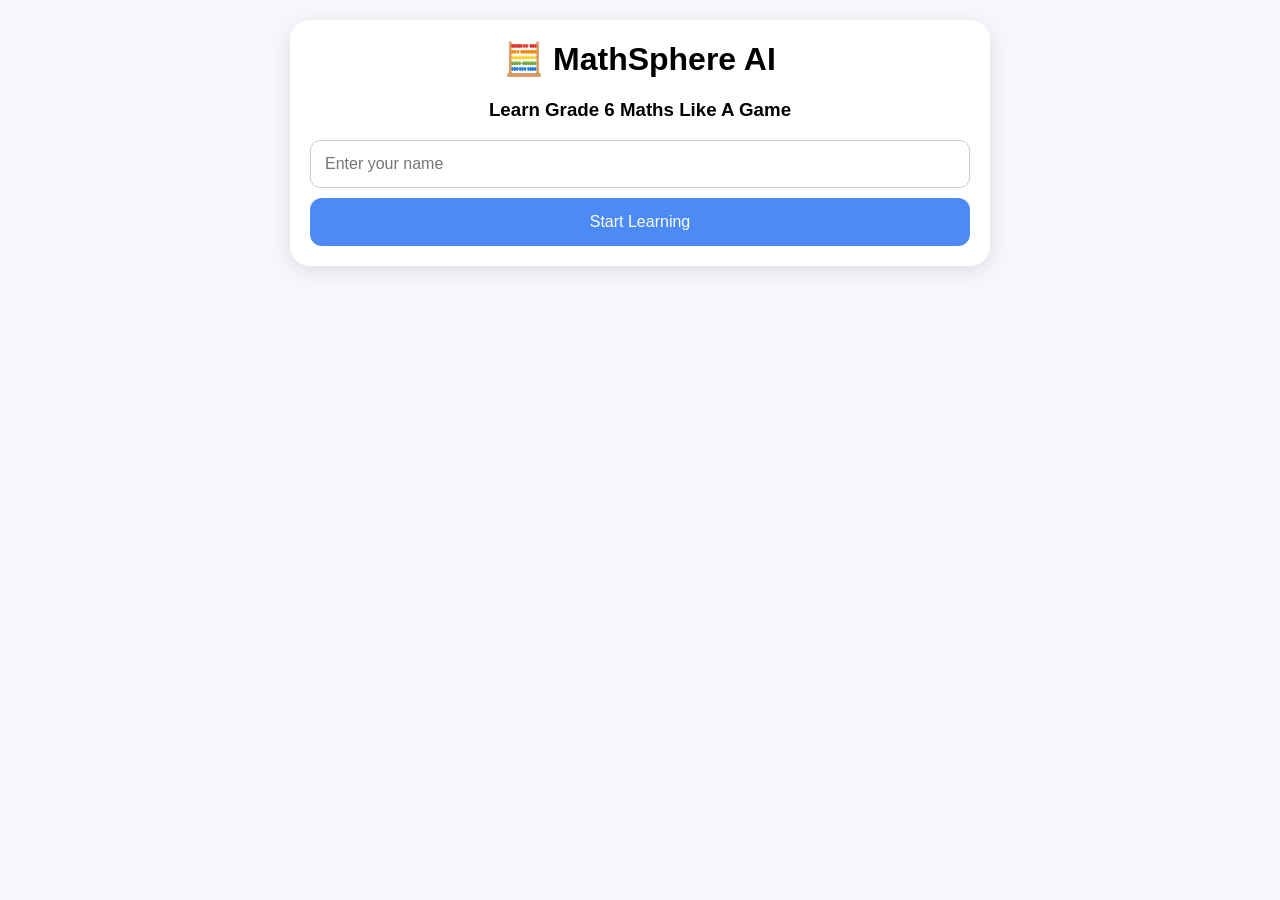
==== index.html @ 6ded5eeb "Update index.html Added basic learning tutorials" ====
<!DOCTYPE html>
<html>
<head>
<meta charset="UTF-8">
<meta name="viewport" content="width=device-width, initial-scale=1">
<title>MathSphere AI</title>
<style>

body{
    margin:0;
    font-family:Arial,sans-serif;
    background:#f5f7fb;
}

.container{
    max-width:700px;
    margin:auto;
    padding:20px;
}

.card{
    background:white;
    border-radius:20px;
    padding:20px;
    box-shadow:0 5px 20px rgba(0,0,0,.1);
}

h1,h2,h3{
    text-align:center;
    margin-top:0;
}

button{
    border:none;
    border-radius:12px;
    padding:15px;
    width:100%;
    margin-top:10px;
    cursor:pointer;
    font-size:16px;
    font-family:inherit;
}

.primary{
    background:#4c8bf5;
    color:white;
}

.level{
    background:#eef4ff;
    text-align:left;
}

.locked{
    background:#ddd;
    color:#999;
    text-align:left;
    cursor:default;
}

.option{
    background:#eef4ff;
    text-align:left;
}

.option:disabled{
    opacity:0.7;
    cursor:default;
}

.hidden{
    display:none;
}

.stats{
    display:flex;
    justify-content:space-between;
    margin-bottom:15px;
    font-weight:bold;
}

.progress{
    background:#ddd;
    height:15px;
    border-radius:20px;
    overflow:hidden;
}

.progressFill{
    background:#4c8bf5;
    width:0%;
    height:100%;
    transition:width .3s;
}

.correct{
    background:#28a745 !important;
    color:white;
}

.wrong{
    background:#dc3545 !important;
    color:white;
}

.badge{
    background:gold;
    padding:12px;
    border-radius:10px;
    text-align:center;
    margin-top:15px;
    font-weight:bold;
}

input{
    width:100%;
    padding:14px;
    border:1px solid #ccc;
    border-radius:10px;
    font-size:16px;
    box-sizing:border-box;
}

.path-item{
    margin:10px 0;
}

.topicGrid{
    display:grid;
    grid-template-columns:1fr 1fr;
    gap:12px;
    margin-top:15px;
}

.topicCard{
    background:#eef4ff;
    border-radius:16px;
    padding:16px 10px;
    text-align:center;
    cursor:pointer;
    border:none;
    font-family:inherit;
}

.topicCard .icon{
    font-size:34px;
    display:block;
    margin-bottom:6px;
}

.topicCard .sub{
    font-size:12px;
    color:#666;
    font-weight:normal;
    display:block;
    margin-top:4px;
}

.backBtn{
    background:none;
    border:none;
    color:#4c8bf5;
    font-weight:bold;
    width:auto;
    padding:0;
    margin:0 0 10px 0;
    cursor:pointer;
    font-size:15px;
}

.explainBox{
    background:#fff8e1;
    border-radius:12px;
    padding:12px 14px;
    margin-top:12px;
    font-size:14px;
    line-height:1.4;
    display:none;
}

.learnBtn{
    background:#eaf7ee;
    color:#1e7a34;
    font-weight:bold;
}

.lessonText{
    font-size:15px;
    line-height:1.6;
    color:#333;
}

.formulaBox{
    background:#eef4ff;
    border-radius:12px;
    padding:14px;
    margin:14px 0;
    text-align:center;
    font-weight:bold;
    font-size:17px;
    color:#2854a3;
}

.exampleBox{
    background:#fff8e1;
    border-radius:12px;
    padding:14px 16px;
    margin:14px 0;
    font-size:14px;
    line-height:1.6;
}

.tipBox{
    background:#eaf7ee;
    border-radius:12px;
    padding:12px 16px;
    margin:14px 0;
    font-size:13px;
    line-height:1.5;
    color:#1e7a34;
}

</style>
</head>

<body>

<div class="container">

<!-- START SCREEN -->
<div id="welcome" class="card">
<h1>🧮 MathSphere AI</h1>
<h3>Learn Grade 6 Maths Like A Game</h3>
<input id="studentName" placeholder="Enter your name">
<button class="primary" onclick="startJourney()">Start Learning</button>
</div>

<!-- TOPIC SELECT -->
<div id="topicScreen" class="card hidden">
<div class="stats">
<span id="welcomeUserTopics"></span>
<span id="xpDisplayTopics">⭐ 0 XP</span>
</div>
<h2>Choose A Topic</h2>
<div id="topicGrid" class="topicGrid"></div>
</div>

<!-- LEARNING PATH -->
<div id="pathScreen" class="card hidden">
<button class="backBtn" onclick="showTopics()">&larr; All Topics</button>
<div class="stats">
<span id="welcomeUser"></span>
<span id="xpDisplay">⭐ 0 XP</span>
</div>
<h2 id="pathTitle"></h2>
<div id="path"></div>
</div>

<!-- LEARN / TUTORIAL -->
<div id="learnScreen" class="card hidden">
<button class="backBtn" onclick="showPath()">&larr; Back To Levels</button>
<h2 id="learnTitle"></h2>
<div class="lessonText" id="learnBody"></div>
<button class="primary" onclick="showPath()">Start Practicing →</button>
</div>

<!-- QUIZ -->
<div id="quizScreen" class="card hidden">

<div class="stats">
<span id="xpTop">⭐ 0 XP</span>
<span id="questionCounter"></span>
</div>

<div style="text-align:center;margin-bottom:10px">
<div id="quizHearts">❤️❤️❤️❤️❤️</div>
</div>

<div class="progress">
<div class="progressFill" id="progressFill"></div>
</div>

<h2 id="questionText"></h2>

<div id="options"></div>

<div class="explainBox" id="explainBox"></div>

</div>

<!-- RESULTS -->
<div id="resultScreen" class="card hidden">

<h1 id="resultHeading">🏆 Level Complete</h1>

<h2 id="resultScore"></h2>

<div style="font-size:60px;text-align:center;font-weight:bold;color:#4c8bf5" id="grade"></div>

<h3 id="percentage"></h3>

<div class="badge" id="resultBadge"></div>

<button class="primary" onclick="retryLevel()" id="retryBtn">Try Again</button>
<button class="level" onclick="showPath()">Back To Levels</button>

</div>

</div>

<script>

/* ---------- helpers ---------- */

function randInt(min,max){
    return Math.floor(Math.random()*(max-min+1))+min;
}

function fmt(n){
    n = Math.round(n*100)/100;
    return Number.isInteger(n) ? n : n.toFixed(2).replace(/0+$/,'').replace(/\.$/,'');
}

function shuffle(arr){
    for(let i=arr.length-1;i>0;i--){
        const j = Math.floor(Math.random()*(i+1));
        [arr[i],arr[j]]=[arr[j],arr[i]];
    }
    return arr;
}

function makeQ(question, correct, distractorVals, unit, explain){
    let vals = new Set([correct]);
    for(const d of distractorVals){
        if(vals.size>=4) break;
        if(d>0 && !vals.has(d)) vals.add(d);
    }
    let tries=0;
    while(vals.size<4 && tries<40){
        const delta = randInt(1,15) * (Math.random()<0.5?-1:1);
        const d = correct+delta;
        if(d>0 && !vals.has(d)) vals.add(d);
        tries++;
    }
    const arr = shuffle(Array.from(vals));
    return {
        question,
        options: arr.map(v=>fmt(v)+unit),
        answer: arr.indexOf(correct),
        explain
    };
}

/* ---------- PERIMETER generators ---------- */

function genPerimeterBasic(){
    const side = randInt(3,15);
    const correct = side*4;
    return makeQ(`What is the perimeter of a square with side ${side} cm?`,
        correct, [side*2, side*3, side*side], ' cm',
        `Perimeter of a square = 4 × side = 4 × ${side} = ${correct} cm.`);
}

function genPerimeterRect(){
    const l = randInt(6,20), w = randInt(3,l-1);
    const correct = 2*(l+w);
    return makeQ(`A rectangle is ${l} cm by ${w} cm. What is its perimeter?`,
        correct, [l*w, l+w, 2*l+w], ' cm',
        `Perimeter = 2 × (length + width) = 2 × (${l} + ${w}) = ${correct} cm.`);
}

function genPerimeterComposite(){
    const n = randInt(5,6);
    let sides=[];
    for(let i=0;i<n;i++) sides.push(randInt(2,15));
    const correct = sides.reduce((a,b)=>a+b,0);
    return makeQ(`A figure has sides measuring ${sides.join(' cm, ')} cm. What is its perimeter?`,
        correct, [correct-sides[0], correct+randInt(2,8), correct-randInt(2,6)], ' cm',
        `Add every side length: ${sides.join(' + ')} = ${correct} cm.`);
}

function genPerimeterUnits(){
    const lm = randInt(1,4), wcm = randInt(20,90);
    const lcm = lm*100;
    const correct = 2*(lcm+wcm);
    return makeQ(`A rectangle is ${lm} m long and ${wcm} cm wide. What is its perimeter in cm?`,
        correct, [2*(lm+wcm), lcm+wcm, 2*(lcm-wcm)], ' cm',
        `Convert first: ${lm} m = ${lcm} cm. Perimeter = 2 × (${lcm} + ${wcm}) = ${correct} cm.`);
}

function genPerimeterBoss(){
    const fns=[genPerimeterBasic,genPerimeterRect,genPerimeterComposite,genPerimeterUnits];
    return fns[randInt(0,fns.length-1)]();
}

/* ---------- AREA generators ---------- */

function genAreaRect(){
    const l = randInt(4,15), w = randInt(3,12);
    const correct = l*w;
    return makeQ(`Find the area of a rectangle ${l} cm by ${w} cm.`,
        correct, [2*(l+w), l+w, correct+w], ' cm²',
        `Area = length × width = ${l} × ${w} = ${correct} cm².`);
}

function genAreaSquare(){
    const side = randInt(3,15);
    const correct = side*side;
    return makeQ(`Find the area of a square with side ${side} cm.`,
        correct, [side*4, side*2, side*3], ' cm²',
        `Area = side × side = ${side} × ${side} = ${correct} cm².`);
}

function genAreaFindSide(){
    const a = randInt(3,12), b = randInt(3,12);
    const area = a*b;
    return makeQ(`A rectangle has an area of ${area} cm² and a width of ${b} cm. What is its length?`,
        a, [area*b, area+b, Math.max(1,area-b)], ' cm',
        `Length = Area ÷ Width = ${area} ÷ ${b} = ${a} cm.`);
}

function genAreaPath(){
    const s = randInt(4,12), p = randInt(1,3);
    const total = (s+2*p)*(s+2*p);
    const garden = s*s;
    const correct = total-garden;
    return makeQ(`A square garden has sides of ${s} m. A path of width ${p} m is built all around the outside. What is the area of the path?`,
        correct, [(s+p)*(s+p)-garden, garden+p*p, total], ' m²',
        `Total area = (${s}+2×${p})² = ${total} m². Garden area = ${s}² = ${garden} m². Path area = ${total} − ${garden} = ${correct} m².`);
}

function genAreaBoss(){
    const fns=[genAreaRect,genAreaSquare,genAreaFindSide,genAreaPath];
    return fns[randInt(0,fns.length-1)]();
}

/* ---------- VOLUME generators ---------- */

function genVolCube(){
    const side = randInt(2,9);
    const correct = side*side*side;
    return makeQ(`What is the volume of a cube with side ${side} cm?`,
        correct, [side*6, side*3, side*side], ' cm³',
        `Volume of a cube = side × side × side = ${side} × ${side} × ${side} = ${correct} cm³.`);
}

function genVolPrism(){
    const l = randInt(2,10), w = randInt(2,8), h = randInt(2,8);
    const correct = l*w*h;
    return makeQ(`Find the volume of a box ${l} cm × ${w} cm × ${h} cm.`,
        correct, [l+w+h, 2*(l*w+l*h+w*h), l*w+h], ' cm³',
        `Volume = length × width × height = ${l} × ${w} × ${h} = ${correct} cm³.`);
}

function genVolCapacity(){
    const vol = randInt(20,500);
    return makeQ(`A container holds ${vol} cm³ of water. How many millilitres (ml) is that?`,
        vol, [vol*1000, Math.round(vol/10), vol*10], ' ml',
        `1 cm³ = 1 ml, so ${vol} cm³ = ${vol} ml.`);
}

function genVolPacking(){
    const c = randInt(1,3);
    const l = c*randInt(2,5), w = c*randInt(2,5), h = c*randInt(2,4);
    const correct = (l/c)*(w/c)*(h/c);
    return makeQ(`A box measuring ${l} cm × ${w} cm × ${h} cm is packed with cubes of side ${c} cm. How many cubes fit inside?`,
        correct, [l*w*h, correct+randInt(1,5), Math.max(1,correct-randInt(1,3))], ' cubes',
        `Number of cubes = (${l}÷${c}) × (${w}÷${c}) × (${h}÷${c}) = ${l/c} × ${w/c} × ${h/c} = ${correct} cubes.`);
}

function genVolBoss(){
    const fns=[genVolCube,genVolPrism,genVolCapacity,genVolPacking];
    return fns[randInt(0,fns.length-1)]();
}

/* ---------- LENGTH & UNITS generators ---------- */

const upPairs=[{from:'m',to:'cm',factor:100},{from:'cm',to:'mm',factor:10},{from:'km',to:'m',factor:1000}];

function genLenConvertUp(){
    const p = upPairs[randInt(0,upPairs.length-1)];
    const value = randInt(2,20);
    const correct = value*p.factor;
    return makeQ(`Convert ${value} ${p.from} to ${p.to}.`,
        correct, [Math.round(value*p.factor/10), value+p.factor, value*p.factor*10], ' '+p.to,
        `1 ${p.from} = ${p.factor} ${p.to}, so ${value} ${p.from} × ${p.factor} = ${correct} ${p.to}.`);
}

function genLenConvertDown(){
    const p = upPairs[randInt(0,upPairs.length-1)];
    const base = randInt(2,20);
    const value = base*p.factor;
    const correct = base;
    return makeQ(`Convert ${value} ${p.to} to ${p.from}.`,
        correct, [Math.round(value*p.factor), Math.round(value/10), correct+p.factor], ' '+p.from,
        `1 ${p.from} = ${p.factor} ${p.to}, so ${value} ${p.to} ÷ ${p.factor} = ${correct} ${p.from}.`);
}

function genLenAddSub(){
    const m1 = randInt(1,9), cm1 = m1*100;
    const cm2 = randInt(50,300), cm3 = randInt(10,cm2-5);
    const correct = cm1+cm2-cm3;
    return makeQ(`Calculate in cm: ${m1} m + ${cm2} cm − ${cm3} cm.`,
        correct, [cm1+cm2+cm3, cm2-cm3, correct+randInt(5,20)], ' cm',
        `${m1} m = ${cm1} cm. So ${cm1} + ${cm2} − ${cm3} = ${correct} cm.`);
}

function genLenRound(){
    const whole = randInt(10,99);
    const tenths = randInt(1,9);
    const value = whole + tenths/10;
    const correct = tenths>=5 ? whole+1 : whole;
    return makeQ(`Round off ${fmt(value)} cm to the nearest whole centimetre.`,
        correct, [whole, whole+2, whole-1], ' cm',
        `${fmt(value)} cm is ${tenths>=5?'more':'less'} than halfway between ${whole} and ${whole+1}, so it rounds to ${correct} cm.`);
}

function genLenWord(){
    const speed = randInt(60,120), hours = randInt(2,8);
    const correct = speed*hours;
    return makeQ(`A car travels at ${speed} km/h. How far does it travel in ${hours} hours?`,
        correct, [speed+hours, correct+10, Math.round(correct/2)], ' km',
        `Distance = speed × time = ${speed} × ${hours} = ${correct} km.`);
}

function genLenBoss(){
    const fns=[genLenConvertUp,genLenConvertDown,genLenAddSub,genLenRound,genLenWord];
    return fns[randInt(0,fns.length-1)]();
}

/* ---------- topics data ---------- */

const topics=[
    {
        id:'perimeter', title:'Perimeter Path', icon:'📏',
        desc:'Distance around shapes',
        levels:[
            {title:'What Is Perimeter?', gen:genPerimeterBasic},
            {title:'Rectangles', gen:genPerimeterRect},
            {title:'Composite Shapes', gen:genPerimeterComposite},
            {title:'Mixed Units', gen:genPerimeterUnits},
            {title:'Boss Battle', gen:genPerimeterBoss}
        ]
    },
    {
        id:'area', title:'Area Explorer', icon:'🔲',
        desc:'Covering 2D space',
        levels:[
            {title:'Rectangles', gen:genAreaRect},
            {title:'Squares', gen:genAreaSquare},
            {title:'Find A Missing Side', gen:genAreaFindSide},
            {title:'Garden Paths', gen:genAreaPath},
            {title:'Boss Battle', gen:genAreaBoss}
        ]
    },
    {
        id:'volume', title:'Volume Voyage', icon:'📦',
        desc:'3D space & capacity',
        levels:[
            {title:'Cubes', gen:genVolCube},
            {title:'Rectangular Prisms', gen:genVolPrism},
            {title:'Volume & Capacity', gen:genVolCapacity},
            {title:'Packing Boxes', gen:genVolPacking},
            {title:'Boss Battle', gen:genVolBoss}
        ]
    },
    {
        id:'length', title:'Length & Units', icon:'📐',
        desc:'Measuring & converting',
        levels:[
            {title:'Converting Up', gen:genLenConvertUp},
            {title:'Converting Down', gen:genLenConvertDown},
            {title:'Add & Subtract', gen:genLenAddSub},
            {title:'Rounding Off', gen:genLenRound},
            {title:'Boss Battle', gen:genLenBoss}
        ]
    }
];

const tutorials={
    perimeter:{
        intro:`<p><b>Perimeter</b> is the total distance all the way around the outside edge of a shape. The prefix "peri-" means "around" — think of walking along every side of a shape and adding up how far you walked.</p>`,
        formula:`Perimeter of a rectangle = 2 × (length + width)<br>Perimeter of a square = 4 × side`,
        example:`<b>Example:</b> A rectangle is 8 cm long and 5 cm wide.<br>Perimeter = 2 × (8 + 5) = 2 × 13 = <b>26 cm</b>.<br><br>For a shape with lots of odd-length sides (like an irregular figure), just add every single side length together — that sum is the perimeter.`,
        tip:`💡 Tip: perimeter is always measured in plain length units (cm, m, km) — never "squared" units. If your answer has a little ² in it, you've calculated area by mistake!`
    },
    area:{
        intro:`<p><b>Area</b> is the amount of flat (two-dimensional) space inside a shape — how much surface it covers. Picture covering the shape completely with 1 cm × 1 cm squares and counting them.</p>`,
        formula:`Area of a rectangle = length × width<br>Area of a square = side × side`,
        example:`<b>Example:</b> A rectangle is 8 cm long and 5 cm wide.<br>Area = 8 × 5 = <b>40 cm²</b>.<br><br>Two shapes can have the exact same perimeter but very different areas — and vice versa. They measure completely different things!`,
        tip:`💡 Tip: area is always in "squared" units (cm², m², km²) because you're covering a flat surface with squares.`
    },
    volume:{
        intro:`<p><b>Volume</b> is how much 3-dimensional space an object takes up — imagine filling it completely with 1 cm × 1 cm × 1 cm cubes and counting them. <b>Capacity</b> is closely related: it's how much an object can hold (like water).</p>`,
        formula:`Volume of a rectangular box = length × width × height<br>Volume of a cube = side × side × side<br>1 cm³ = 1 ml`,
        example:`<b>Example:</b> A box is 4 cm long, 3 cm wide and 2 cm high.<br>Volume = 4 × 3 × 2 = <b>24 cm³</b>, which could also hold 24 ml of water.`,
        tip:`💡 Tip: volume is in "cubed" units (cm³, m³) because you're filling a 3D space, not just covering a flat surface.`
    },
    length:{
        intro:`<p>We measure <b>length</b> using the metric system, which is based on multiples of 10. The key units, from smallest to largest, are: millimetre (mm) → centimetre (cm) → metre (m) → kilometre (km).</p>`,
        formula:`1 cm = 10 mm &nbsp;|&nbsp; 1 m = 100 cm &nbsp;|&nbsp; 1 km = 1 000 m`,
        example:`<b>Example:</b> Convert 3 m to cm.<br>Since 1 m = 100 cm, multiply: 3 × 100 = <b>300 cm</b>.<br><br>Going from a <i>bigger</i> unit to a <i>smaller</i> one? Multiply. Going from <i>smaller</i> to <i>bigger</i>? Divide.`,
        tip:`💡 Tip: always convert everything to the same unit before adding, subtracting or comparing lengths.`
    }
};

function showLearn(topicId){
    currentTopic=topicId;
    const topic = topics.find(t=>t.id===topicId);
    const lesson = tutorials[topicId];

    document.getElementById("pathScreen").classList.add("hidden");
    document.getElementById("learnScreen").classList.remove("hidden");

    document.getElementById("learnTitle").innerHTML=topic.icon+" "+topic.title;
    document.getElementById("learnBody").innerHTML=`
        ${lesson.intro}
        <div class="formulaBox">${lesson.formula}</div>
        <div class="exampleBox">${lesson.example}</div>
        <div class="tipBox">${lesson.tip}</div>
    `;
}

const QUESTIONS_PER_LEVEL = 5;
const PASS_SCORE = 3;

/* ---------- state ---------- */

let student="";
let xp=0;
let hearts=5;
let progress={};
let currentTopic=null;
let currentLevel=0;
let currentQuestion=0;
let score=0;
let questions=[];

function defaultProgress(){
    const p={};
    topics.forEach(t=>{
        p[t.id]={
            unlocked:t.levels.map((l,i)=>i===0),
            completed:t.levels.map(()=>false)
        };
    });
    return p;
}

function loadState(){
    try{
        const raw=localStorage.getItem('mathsphere_v2');
        if(raw){
            const data=JSON.parse(raw);
            student=data.student||"";
            xp=data.xp||0;
            progress=data.progress||defaultProgress();
            topics.forEach(t=>{ if(!progress[t.id]) progress[t.id]={unlocked:t.levels.map((l,i)=>i===0),completed:t.levels.map(()=>false)}; });
            return true;
        }
    }catch(e){}
    progress=defaultProgress();
    return false;
}

function saveState(){
    try{
        localStorage.setItem('mathsphere_v2', JSON.stringify({student,xp,progress}));
    }catch(e){}
}

/* ---------- navigation ---------- */

function startJourney(){
    const nameField=document.getElementById("studentName").value.trim();
    if(!nameField){
        alert("Enter your name");
        return;
    }
    student=nameField;
    saveState();
    document.getElementById("welcome").classList.add("hidden");
    showTopics();
}

function showTopics(){
    document.getElementById("pathScreen").classList.add("hidden");
    document.getElementById("quizScreen").classList.add("hidden");
    document.getElementById("resultScreen").classList.add("hidden");
    document.getElementById("learnScreen").classList.add("hidden");
    document.getElementById("topicScreen").classList.remove("hidden");

    document.getElementById("welcomeUserTopics").innerHTML="👤 "+student;
    document.getElementById("xpDisplayTopics").innerHTML="⭐ "+xp+" XP";

    let html="";
    topics.forEach(t=>{
        const completedCount = progress[t.id].completed.filter(Boolean).length;
        html+=`
        <button class="topicCard" onclick="openTopic('${t.id}')">
            <span class="icon">${t.icon}</span>
            ${t.title}
            <span class="sub">${completedCount}/${t.levels.length} levels · ${t.desc}</span>
        </button>`;
    });
    document.getElementById("topicGrid").innerHTML=html;
}

function openTopic(topicId){
    currentTopic=topicId;
    showPath();
}

function showPath(){
    document.getElementById("quizScreen").classList.add("hidden");
    document.getElementById("resultScreen").classList.add("hidden");
    document.getElementById("topicScreen").classList.add("hidden");
    document.getElementById("learnScreen").classList.add("hidden");
    document.getElementById("pathScreen").classList.remove("hidden");

    const topic = topics.find(t=>t.id===currentTopic);
    document.getElementById("welcomeUser").innerHTML="👤 "+student;
    document.getElementById("xpDisplay").innerHTML="⭐ "+xp+" XP";
    document.getElementById("pathTitle").innerHTML=topic.icon+" "+topic.title;

    const p = progress[topic.id];
    let html=`<button class="level learnBtn path-item" onclick="showLearn('${topic.id}')">📖 Learn This Topic First</button>`;
    topic.levels.forEach((l,index)=>{
        if(p.unlocked[index]){
            html+=`
            <button class="level path-item" onclick="startLevel(${index})">
                ${p.completed[index] ? '✅' : '🔵'} Level ${index+1} - ${l.title}
            </button>`;
        }else{
            html+=`
            <button class="locked path-item">
                🔒 Level ${index+1} - ${l.title}
            </button>`;
        }
    });
    document.getElementById("path").innerHTML=html;
}

/* ---------- quiz flow ---------- */

function startLevel(level){
    currentLevel=level;
    currentQuestion=0;
    score=0;
    hearts=5;

    const topic = topics.find(t=>t.id===currentTopic);
    questions=[];
    for(let i=0;i<QUESTIONS_PER_LEVEL;i++){
        questions.push(topic.levels[level].gen());
    }

    document.getElementById("pathScreen").classList.add("hidden");
    document.getElementById("learnScreen").classList.add("hidden");
    document.getElementById("quizScreen").classList.remove("hidden");

    loadQuestion();
}

function retryLevel(){
    startLevel(currentLevel);
}

function loadQuestion(){
    const q = questions[currentQuestion];

    document.getElementById("xpTop").innerHTML="⭐ "+xp+" XP";
    document.getElementById("quizHearts").innerHTML="❤️".repeat(hearts);
    document.getElementById("questionCounter").innerHTML=(currentQuestion+1)+"/"+questions.length;
    document.getElementById("questionText").innerHTML=q.question;

    document.getElementById("progressFill").style.width=((currentQuestion)/questions.length*100)+"%";

    const explainBox = document.getElementById("explainBox");
    explainBox.style.display="none";
    explainBox.innerHTML="";

    let html="";
    q.options.forEach((o,i)=>{
        html+=`<button class="option" onclick="answer(${i},this)">${o}</button>`;
    });
    document.getElementById("options").innerHTML=html;
}

function answer(choice,btn){
    const q = questions[currentQuestion];
    const buttons = document.querySelectorAll(".option");
    buttons.forEach(b=>b.disabled=true);

    if(choice===q.answer){
        btn.classList.add("correct");
        score++;
        xp+=10;
    }else{
        btn.classList.add("wrong");
        buttons[q.answer].classList.add("correct");
        hearts--;
    }

    const explainBox = document.getElementById("explainBox");
    explainBox.innerHTML="💡 "+q.explain;
    explainBox.style.display="block";

    document.getElementById("quizHearts").innerHTML="❤️".repeat(Math.max(hearts,0));
    document.getElementById("xpTop").innerHTML="⭐ "+xp+" XP";
    saveState();

    if(hearts<=0){
        setTimeout(()=>{ failLevel(); }, 3500);
        return;
    }

    setTimeout(()=>{
        currentQuestion++;
        if(currentQuestion<questions.length){
            loadQuestion();
        }else{
            completeLevel();
        }
    }, 3500);
}

function failLevel(){
    document.getElementById("quizScreen").classList.add("hidden");
    document.getElementById("resultScreen").classList.remove("hidden");

    document.getElementById("resultHeading").innerHTML="💔 Out Of Hearts";
    document.getElementById("resultScore").innerHTML=score+" / "+questions.length+" Correct";
    document.getElementById("grade").innerHTML="";
    document.getElementById("percentage").innerHTML="";
    document.getElementById("resultBadge").innerHTML="Give it another go — you've got this! 💪<br><br>⭐ XP so far: "+xp;
    document.getElementById("retryBtn").innerHTML="Try Again";
}

function completeLevel(){
    const topic = topics.find(t=>t.id===currentTopic);
    const total = questions.length;
    const percent = Math.round((score/total)*100);

    let grade="F";
    if(percent>=80) grade="A";
    else if(percent>=70) grade="B";
    else if(percent>=60) grade="C";
    else if(percent>=50) grade="D";

    const passed = score>=PASS_SCORE;
    if(passed){
        progress[topic.id].completed[currentLevel]=true;
        if(currentLevel+1<topic.levels.length){
            progress[topic.id].unlocked[currentLevel+1]=true;
        }
    }
    saveState();

    document.getElementById("quizScreen").classList.add("hidden");
    document.getElementById("resultScreen").classList.remove("hidden");

    document.getElementById("resultHeading").innerHTML = passed ? "🏆 Level Complete" : "📚 Almost There";
    document.getElementById("resultScore").innerHTML=score+" / "+total+" Correct";
    document.getElementById("grade").innerHTML=grade;
    document.getElementById("percentage").innerHTML=percent+"%";

    let badge="📚 Keep Practicing";
    if(!passed) badge="Score "+PASS_SCORE+"/"+total+" or more to unlock the next level. Try again!";
    else if(grade==="A") badge="🏆 Topic Master";
    else if(grade==="B") badge="🥈 Topic Expert";
    else badge="✅ Level Passed";

    document.getElementById("resultBadge").innerHTML=badge+"<br><br>⭐ XP: "+xp;
    document.getElementById("retryBtn").innerHTML="Try Again";
}

/* ---------- init ---------- */

loadState();
if(student){
    document.getElementById("studentName").value=student;
}
</script>

</body>
</html>
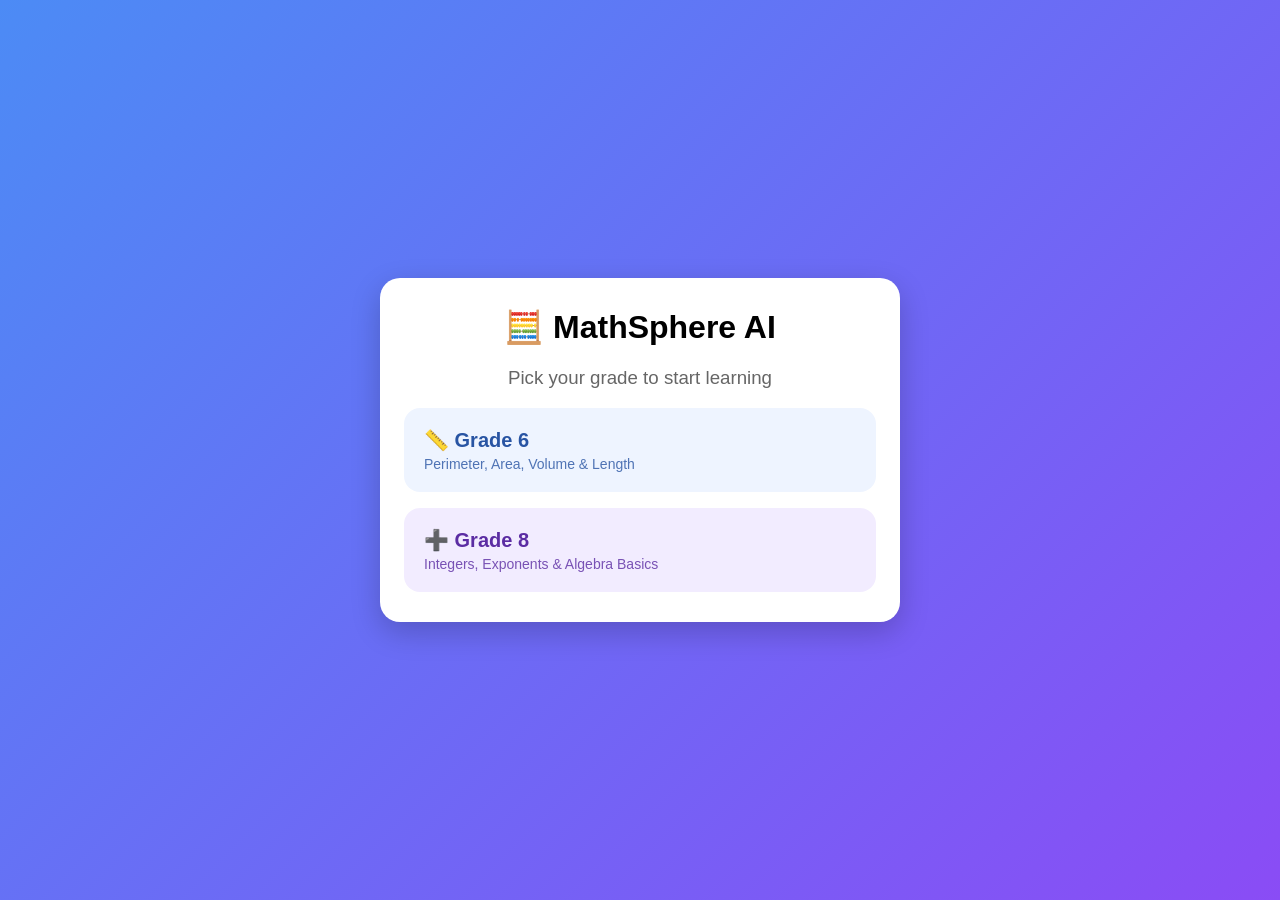
==== commit db14ebc5: "Add files via upload New branch Grade 8 created" ====
--- a/index.html
+++ b/index.html
@@ -9,879 +9,96 @@
 body{
     margin:0;
     font-family:Arial,sans-serif;
-    background:#f5f7fb;
+    background:linear-gradient(135deg,#4c8bf5,#8a4cf5);
+    min-height:100vh;
+    display:flex;
+    align-items:center;
+    justify-content:center;
 }
 
 .container{
-    max-width:700px;
-    margin:auto;
+    max-width:520px;
+    width:100%;
     padding:20px;
 }
 
 .card{
     background:white;
     border-radius:20px;
-    padding:20px;
-    box-shadow:0 5px 20px rgba(0,0,0,.1);
+    padding:30px 24px;
+    box-shadow:0 10px 30px rgba(0,0,0,.2);
+    text-align:center;
 }
 
-h1,h2,h3{
-    text-align:center;
+h1{
+    margin-top:0;
+    font-size:32px;
+}
+
+h3{
+    color:#666;
+    font-weight:normal;
     margin-top:0;
 }
 
-button{
-    border:none;
-    border-radius:12px;
-    padding:15px;
-    width:100%;
-    margin-top:10px;
-    cursor:pointer;
-    font-size:16px;
-    font-family:inherit;
+.gradeLink{
+    display:block;
+    text-decoration:none;
+    border-radius:16px;
+    padding:20px;
+    margin-top:16px;
+    text-align:left;
+    transition:transform .15s;
 }
 
-.primary{
-    background:#4c8bf5;
-    color:white;
+.gradeLink:active{
+    transform:scale(0.98);
 }
 
-.level{
+.grade6{
     background:#eef4ff;
-    text-align:left;
+    color:#2854a3;
 }
 
-.locked{
-    background:#ddd;
-    color:#999;
-    text-align:left;
-    cursor:default;
+.grade8{
+    background:#f2ecff;
+    color:#5b2ca3;
 }
 
-.option{
-    background:#eef4ff;
-    text-align:left;
+.gradeLink .title{
+    font-size:20px;
+    font-weight:bold;
+    display:block;
 }
 
-.option:disabled{
-    opacity:0.7;
-    cursor:default;
-}
-
-.hidden{
-    display:none;
-}
-
-.stats{
-    display:flex;
-    justify-content:space-between;
-    margin-bottom:15px;
-    font-weight:bold;
-}
-
-.progress{
-    background:#ddd;
-    height:15px;
-    border-radius:20px;
-    overflow:hidden;
-}
-
-.progressFill{
-    background:#4c8bf5;
-    width:0%;
-    height:100%;
-    transition:width .3s;
-}
-
-.correct{
-    background:#28a745 !important;
-    color:white;
-}
-
-.wrong{
-    background:#dc3545 !important;
-    color:white;
-}
-
-.badge{
-    background:gold;
-    padding:12px;
-    border-radius:10px;
-    text-align:center;
-    margin-top:15px;
-    font-weight:bold;
-}
-
-input{
-    width:100%;
-    padding:14px;
-    border:1px solid #ccc;
-    border-radius:10px;
-    font-size:16px;
-    box-sizing:border-box;
-}
-
-.path-item{
-    margin:10px 0;
-}
-
-.topicGrid{
-    display:grid;
-    grid-template-columns:1fr 1fr;
-    gap:12px;
-    margin-top:15px;
-}
-
-.topicCard{
-    background:#eef4ff;
-    border-radius:16px;
-    padding:16px 10px;
-    text-align:center;
-    cursor:pointer;
-    border:none;
-    font-family:inherit;
-}
-
-.topicCard .icon{
-    font-size:34px;
-    display:block;
-    margin-bottom:6px;
-}
-
-.topicCard .sub{
-    font-size:12px;
-    color:#666;
-    font-weight:normal;
+.gradeLink .sub{
+    font-size:14px;
+    opacity:0.8;
     display:block;
     margin-top:4px;
 }
 
-.backBtn{
-    background:none;
-    border:none;
-    color:#4c8bf5;
-    font-weight:bold;
-    width:auto;
-    padding:0;
-    margin:0 0 10px 0;
-    cursor:pointer;
-    font-size:15px;
-}
-
-.explainBox{
-    background:#fff8e1;
-    border-radius:12px;
-    padding:12px 14px;
-    margin-top:12px;
-    font-size:14px;
-    line-height:1.4;
-    display:none;
-}
-
-.learnBtn{
-    background:#eaf7ee;
-    color:#1e7a34;
-    font-weight:bold;
-}
-
-.lessonText{
-    font-size:15px;
-    line-height:1.6;
-    color:#333;
-}
-
-.formulaBox{
-    background:#eef4ff;
-    border-radius:12px;
-    padding:14px;
-    margin:14px 0;
-    text-align:center;
-    font-weight:bold;
-    font-size:17px;
-    color:#2854a3;
-}
-
-.exampleBox{
-    background:#fff8e1;
-    border-radius:12px;
-    padding:14px 16px;
-    margin:14px 0;
-    font-size:14px;
-    line-height:1.6;
-}
-
-.tipBox{
-    background:#eaf7ee;
-    border-radius:12px;
-    padding:12px 16px;
-    margin:14px 0;
-    font-size:13px;
-    line-height:1.5;
-    color:#1e7a34;
-}
-
 </style>
 </head>
-
 <body>
 
 <div class="container">
+<div class="card">
+<h1>🧮 MathSphere AI</h1>
+<h3>Pick your grade to start learning</h3>
 
-<!-- START SCREEN -->
-<div id="welcome" class="card">
-<h1>🧮 MathSphere AI</h1>
-<h3>Learn Grade 6 Maths Like A Game</h3>
-<input id="studentName" placeholder="Enter your name">
-<button class="primary" onclick="startJourney()">Start Learning</button>
-</div>
+<a class="gradeLink grade6" href="grade6.html">
+<span class="title">📏 Grade 6</span>
+<span class="sub">Perimeter, Area, Volume &amp; Length</span>
+</a>
 
-<!-- TOPIC SELECT -->
-<div id="topicScreen" class="card hidden">
-<div class="stats">
-<span id="welcomeUserTopics"></span>
-<span id="xpDisplayTopics">⭐ 0 XP</span>
-</div>
-<h2>Choose A Topic</h2>
-<div id="topicGrid" class="topicGrid"></div>
-</div>
-
-<!-- LEARNING PATH -->
-<div id="pathScreen" class="card hidden">
-<button class="backBtn" onclick="showTopics()">&larr; All Topics</button>
-<div class="stats">
-<span id="welcomeUser"></span>
-<span id="xpDisplay">⭐ 0 XP</span>
-</div>
-<h2 id="pathTitle"></h2>
-<div id="path"></div>
-</div>
-
-<!-- LEARN / TUTORIAL -->
-<div id="learnScreen" class="card hidden">
-<button class="backBtn" onclick="showPath()">&larr; Back To Levels</button>
-<h2 id="learnTitle"></h2>
-<div class="lessonText" id="learnBody"></div>
-<button class="primary" onclick="showPath()">Start Practicing →</button>
-</div>
-
-<!-- QUIZ -->
-<div id="quizScreen" class="card hidden">
-
-<div class="stats">
-<span id="xpTop">⭐ 0 XP</span>
-<span id="questionCounter"></span>
-</div>
-
-<div style="text-align:center;margin-bottom:10px">
-<div id="quizHearts">❤️❤️❤️❤️❤️</div>
-</div>
-
-<div class="progress">
-<div class="progressFill" id="progressFill"></div>
-</div>
-
-<h2 id="questionText"></h2>
-
-<div id="options"></div>
-
-<div class="explainBox" id="explainBox"></div>
+<a class="gradeLink grade8" href="grade8.html">
+<span class="title">➕ Grade 8</span>
+<span class="sub">Integers, Exponents &amp; Algebra Basics</span>
+</a>
 
 </div>
-
-<!-- RESULTS -->
-<div id="resultScreen" class="card hidden">
-
-<h1 id="resultHeading">🏆 Level Complete</h1>
-
-<h2 id="resultScore"></h2>
-
-<div style="font-size:60px;text-align:center;font-weight:bold;color:#4c8bf5" id="grade"></div>
-
-<h3 id="percentage"></h3>
-
-<div class="badge" id="resultBadge"></div>
-
-<button class="primary" onclick="retryLevel()" id="retryBtn">Try Again</button>
-<button class="level" onclick="showPath()">Back To Levels</button>
-
 </div>
-
-</div>
-
-<script>
-
-/* ---------- helpers ---------- */
-
-function randInt(min,max){
-    return Math.floor(Math.random()*(max-min+1))+min;
-}
-
-function fmt(n){
-    n = Math.round(n*100)/100;
-    return Number.isInteger(n) ? n : n.toFixed(2).replace(/0+$/,'').replace(/\.$/,'');
-}
-
-function shuffle(arr){
-    for(let i=arr.length-1;i>0;i--){
-        const j = Math.floor(Math.random()*(i+1));
-        [arr[i],arr[j]]=[arr[j],arr[i]];
-    }
-    return arr;
-}
-
-function makeQ(question, correct, distractorVals, unit, explain){
-    let vals = new Set([correct]);
-    for(const d of distractorVals){
-        if(vals.size>=4) break;
-        if(d>0 && !vals.has(d)) vals.add(d);
-    }
-    let tries=0;
-    while(vals.size<4 && tries<40){
-        const delta = randInt(1,15) * (Math.random()<0.5?-1:1);
-        const d = correct+delta;
-        if(d>0 && !vals.has(d)) vals.add(d);
-        tries++;
-    }
-    const arr = shuffle(Array.from(vals));
-    return {
-        question,
-        options: arr.map(v=>fmt(v)+unit),
-        answer: arr.indexOf(correct),
-        explain
-    };
-}
-
-/* ---------- PERIMETER generators ---------- */
-
-function genPerimeterBasic(){
-    const side = randInt(3,15);
-    const correct = side*4;
-    return makeQ(`What is the perimeter of a square with side ${side} cm?`,
-        correct, [side*2, side*3, side*side], ' cm',
-        `Perimeter of a square = 4 × side = 4 × ${side} = ${correct} cm.`);
-}
-
-function genPerimeterRect(){
-    const l = randInt(6,20), w = randInt(3,l-1);
-    const correct = 2*(l+w);
-    return makeQ(`A rectangle is ${l} cm by ${w} cm. What is its perimeter?`,
-        correct, [l*w, l+w, 2*l+w], ' cm',
-        `Perimeter = 2 × (length + width) = 2 × (${l} + ${w}) = ${correct} cm.`);
-}
-
-function genPerimeterComposite(){
-    const n = randInt(5,6);
-    let sides=[];
-    for(let i=0;i<n;i++) sides.push(randInt(2,15));
-    const correct = sides.reduce((a,b)=>a+b,0);
-    return makeQ(`A figure has sides measuring ${sides.join(' cm, ')} cm. What is its perimeter?`,
-        correct, [correct-sides[0], correct+randInt(2,8), correct-randInt(2,6)], ' cm',
-        `Add every side length: ${sides.join(' + ')} = ${correct} cm.`);
-}
-
-function genPerimeterUnits(){
-    const lm = randInt(1,4), wcm = randInt(20,90);
-    const lcm = lm*100;
-    const correct = 2*(lcm+wcm);
-    return makeQ(`A rectangle is ${lm} m long and ${wcm} cm wide. What is its perimeter in cm?`,
-        correct, [2*(lm+wcm), lcm+wcm, 2*(lcm-wcm)], ' cm',
-        `Convert first: ${lm} m = ${lcm} cm. Perimeter = 2 × (${lcm} + ${wcm}) = ${correct} cm.`);
-}
-
-function genPerimeterBoss(){
-    const fns=[genPerimeterBasic,genPerimeterRect,genPerimeterComposite,genPerimeterUnits];
-    return fns[randInt(0,fns.length-1)]();
-}
-
-/* ---------- AREA generators ---------- */
-
-function genAreaRect(){
-    const l = randInt(4,15), w = randInt(3,12);
-    const correct = l*w;
-    return makeQ(`Find the area of a rectangle ${l} cm by ${w} cm.`,
-        correct, [2*(l+w), l+w, correct+w], ' cm²',
-        `Area = length × width = ${l} × ${w} = ${correct} cm².`);
-}
-
-function genAreaSquare(){
-    const side = randInt(3,15);
-    const correct = side*side;
-    return makeQ(`Find the area of a square with side ${side} cm.`,
-        correct, [side*4, side*2, side*3], ' cm²',
-        `Area = side × side = ${side} × ${side} = ${correct} cm².`);
-}
-
-function genAreaFindSide(){
-    const a = randInt(3,12), b = randInt(3,12);
-    const area = a*b;
-    return makeQ(`A rectangle has an area of ${area} cm² and a width of ${b} cm. What is its length?`,
-        a, [area*b, area+b, Math.max(1,area-b)], ' cm',
-        `Length = Area ÷ Width = ${area} ÷ ${b} = ${a} cm.`);
-}
-
-function genAreaPath(){
-    const s = randInt(4,12), p = randInt(1,3);
-    const total = (s+2*p)*(s+2*p);
-    const garden = s*s;
-    const correct = total-garden;
-    return makeQ(`A square garden has sides of ${s} m. A path of width ${p} m is built all around the outside. What is the area of the path?`,
-        correct, [(s+p)*(s+p)-garden, garden+p*p, total], ' m²',
-        `Total area = (${s}+2×${p})² = ${total} m². Garden area = ${s}² = ${garden} m². Path area = ${total} − ${garden} = ${correct} m².`);
-}
-
-function genAreaBoss(){
-    const fns=[genAreaRect,genAreaSquare,genAreaFindSide,genAreaPath];
-    return fns[randInt(0,fns.length-1)]();
-}
-
-/* ---------- VOLUME generators ---------- */
-
-function genVolCube(){
-    const side = randInt(2,9);
-    const correct = side*side*side;
-    return makeQ(`What is the volume of a cube with side ${side} cm?`,
-        correct, [side*6, side*3, side*side], ' cm³',
-        `Volume of a cube = side × side × side = ${side} × ${side} × ${side} = ${correct} cm³.`);
-}
-
-function genVolPrism(){
-    const l = randInt(2,10), w = randInt(2,8), h = randInt(2,8);
-    const correct = l*w*h;
-    return makeQ(`Find the volume of a box ${l} cm × ${w} cm × ${h} cm.`,
-        correct, [l+w+h, 2*(l*w+l*h+w*h), l*w+h], ' cm³',
-        `Volume = length × width × height = ${l} × ${w} × ${h} = ${correct} cm³.`);
-}
-
-function genVolCapacity(){
-    const vol = randInt(20,500);
-    return makeQ(`A container holds ${vol} cm³ of water. How many millilitres (ml) is that?`,
-        vol, [vol*1000, Math.round(vol/10), vol*10], ' ml',
-        `1 cm³ = 1 ml, so ${vol} cm³ = ${vol} ml.`);
-}
-
-function genVolPacking(){
-    const c = randInt(1,3);
-    const l = c*randInt(2,5), w = c*randInt(2,5), h = c*randInt(2,4);
-    const correct = (l/c)*(w/c)*(h/c);
-    return makeQ(`A box measuring ${l} cm × ${w} cm × ${h} cm is packed with cubes of side ${c} cm. How many cubes fit inside?`,
-        correct, [l*w*h, correct+randInt(1,5), Math.max(1,correct-randInt(1,3))], ' cubes',
-        `Number of cubes = (${l}÷${c}) × (${w}÷${c}) × (${h}÷${c}) = ${l/c} × ${w/c} × ${h/c} = ${correct} cubes.`);
-}
-
-function genVolBoss(){
-    const fns=[genVolCube,genVolPrism,genVolCapacity,genVolPacking];
-    return fns[randInt(0,fns.length-1)]();
-}
-
-/* ---------- LENGTH & UNITS generators ---------- */
-
-const upPairs=[{from:'m',to:'cm',factor:100},{from:'cm',to:'mm',factor:10},{from:'km',to:'m',factor:1000}];
-
-function genLenConvertUp(){
-    const p = upPairs[randInt(0,upPairs.length-1)];
-    const value = randInt(2,20);
-    const correct = value*p.factor;
-    return makeQ(`Convert ${value} ${p.from} to ${p.to}.`,
-        correct, [Math.round(value*p.factor/10), value+p.factor, value*p.factor*10], ' '+p.to,
-        `1 ${p.from} = ${p.factor} ${p.to}, so ${value} ${p.from} × ${p.factor} = ${correct} ${p.to}.`);
-}
-
-function genLenConvertDown(){
-    const p = upPairs[randInt(0,upPairs.length-1)];
-    const base = randInt(2,20);
-    const value = base*p.factor;
-    const correct = base;
-    return makeQ(`Convert ${value} ${p.to} to ${p.from}.`,
-        correct, [Math.round(value*p.factor), Math.round(value/10), correct+p.factor], ' '+p.from,
-        `1 ${p.from} = ${p.factor} ${p.to}, so ${value} ${p.to} ÷ ${p.factor} = ${correct} ${p.from}.`);
-}
-
-function genLenAddSub(){
-    const m1 = randInt(1,9), cm1 = m1*100;
-    const cm2 = randInt(50,300), cm3 = randInt(10,cm2-5);
-    const correct = cm1+cm2-cm3;
-    return makeQ(`Calculate in cm: ${m1} m + ${cm2} cm − ${cm3} cm.`,
-        correct, [cm1+cm2+cm3, cm2-cm3, correct+randInt(5,20)], ' cm',
-        `${m1} m = ${cm1} cm. So ${cm1} + ${cm2} − ${cm3} = ${correct} cm.`);
-}
-
-function genLenRound(){
-    const whole = randInt(10,99);
-    const tenths = randInt(1,9);
-    const value = whole + tenths/10;
-    const correct = tenths>=5 ? whole+1 : whole;
-    return makeQ(`Round off ${fmt(value)} cm to the nearest whole centimetre.`,
-        correct, [whole, whole+2, whole-1], ' cm',
-        `${fmt(value)} cm is ${tenths>=5?'more':'less'} than halfway between ${whole} and ${whole+1}, so it rounds to ${correct} cm.`);
-}
-
-function genLenWord(){
-    const speed = randInt(60,120), hours = randInt(2,8);
-    const correct = speed*hours;
-    return makeQ(`A car travels at ${speed} km/h. How far does it travel in ${hours} hours?`,
-        correct, [speed+hours, correct+10, Math.round(correct/2)], ' km',
-        `Distance = speed × time = ${speed} × ${hours} = ${correct} km.`);
-}
-
-function genLenBoss(){
-    const fns=[genLenConvertUp,genLenConvertDown,genLenAddSub,genLenRound,genLenWord];
-    return fns[randInt(0,fns.length-1)]();
-}
-
-/* ---------- topics data ---------- */
-
-const topics=[
-    {
-        id:'perimeter', title:'Perimeter Path', icon:'📏',
-        desc:'Distance around shapes',
-        levels:[
-            {title:'What Is Perimeter?', gen:genPerimeterBasic},
-            {title:'Rectangles', gen:genPerimeterRect},
-            {title:'Composite Shapes', gen:genPerimeterComposite},
-            {title:'Mixed Units', gen:genPerimeterUnits},
-            {title:'Boss Battle', gen:genPerimeterBoss}
-        ]
-    },
-    {
-        id:'area', title:'Area Explorer', icon:'🔲',
-        desc:'Covering 2D space',
-        levels:[
-            {title:'Rectangles', gen:genAreaRect},
-            {title:'Squares', gen:genAreaSquare},
-            {title:'Find A Missing Side', gen:genAreaFindSide},
-            {title:'Garden Paths', gen:genAreaPath},
-            {title:'Boss Battle', gen:genAreaBoss}
-        ]
-    },
-    {
-        id:'volume', title:'Volume Voyage', icon:'📦',
-        desc:'3D space & capacity',
-        levels:[
-            {title:'Cubes', gen:genVolCube},
-            {title:'Rectangular Prisms', gen:genVolPrism},
-            {title:'Volume & Capacity', gen:genVolCapacity},
-            {title:'Packing Boxes', gen:genVolPacking},
-            {title:'Boss Battle', gen:genVolBoss}
-        ]
-    },
-    {
-        id:'length', title:'Length & Units', icon:'📐',
-        desc:'Measuring & converting',
-        levels:[
-            {title:'Converting Up', gen:genLenConvertUp},
-            {title:'Converting Down', gen:genLenConvertDown},
-            {title:'Add & Subtract', gen:genLenAddSub},
-            {title:'Rounding Off', gen:genLenRound},
-            {title:'Boss Battle', gen:genLenBoss}
-        ]
-    }
-];
-
-const tutorials={
-    perimeter:{
-        intro:`<p><b>Perimeter</b> is the total distance all the way around the outside edge of a shape. The prefix "peri-" means "around" — think of walking along every side of a shape and adding up how far you walked.</p>`,
-        formula:`Perimeter of a rectangle = 2 × (length + width)<br>Perimeter of a square = 4 × side`,
-        example:`<b>Example:</b> A rectangle is 8 cm long and 5 cm wide.<br>Perimeter = 2 × (8 + 5) = 2 × 13 = <b>26 cm</b>.<br><br>For a shape with lots of odd-length sides (like an irregular figure), just add every single side length together — that sum is the perimeter.`,
-        tip:`💡 Tip: perimeter is always measured in plain length units (cm, m, km) — never "squared" units. If your answer has a little ² in it, you've calculated area by mistake!`
-    },
-    area:{
-        intro:`<p><b>Area</b> is the amount of flat (two-dimensional) space inside a shape — how much surface it covers. Picture covering the shape completely with 1 cm × 1 cm squares and counting them.</p>`,
-        formula:`Area of a rectangle = length × width<br>Area of a square = side × side`,
-        example:`<b>Example:</b> A rectangle is 8 cm long and 5 cm wide.<br>Area = 8 × 5 = <b>40 cm²</b>.<br><br>Two shapes can have the exact same perimeter but very different areas — and vice versa. They measure completely different things!`,
-        tip:`💡 Tip: area is always in "squared" units (cm², m², km²) because you're covering a flat surface with squares.`
-    },
-    volume:{
-        intro:`<p><b>Volume</b> is how much 3-dimensional space an object takes up — imagine filling it completely with 1 cm × 1 cm × 1 cm cubes and counting them. <b>Capacity</b> is closely related: it's how much an object can hold (like water).</p>`,
-        formula:`Volume of a rectangular box = length × width × height<br>Volume of a cube = side × side × side<br>1 cm³ = 1 ml`,
-        example:`<b>Example:</b> A box is 4 cm long, 3 cm wide and 2 cm high.<br>Volume = 4 × 3 × 2 = <b>24 cm³</b>, which could also hold 24 ml of water.`,
-        tip:`💡 Tip: volume is in "cubed" units (cm³, m³) because you're filling a 3D space, not just covering a flat surface.`
-    },
-    length:{
-        intro:`<p>We measure <b>length</b> using the metric system, which is based on multiples of 10. The key units, from smallest to largest, are: millimetre (mm) → centimetre (cm) → metre (m) → kilometre (km).</p>`,
-        formula:`1 cm = 10 mm &nbsp;|&nbsp; 1 m = 100 cm &nbsp;|&nbsp; 1 km = 1 000 m`,
-        example:`<b>Example:</b> Convert 3 m to cm.<br>Since 1 m = 100 cm, multiply: 3 × 100 = <b>300 cm</b>.<br><br>Going from a <i>bigger</i> unit to a <i>smaller</i> one? Multiply. Going from <i>smaller</i> to <i>bigger</i>? Divide.`,
-        tip:`💡 Tip: always convert everything to the same unit before adding, subtracting or comparing lengths.`
-    }
-};
-
-function showLearn(topicId){
-    currentTopic=topicId;
-    const topic = topics.find(t=>t.id===topicId);
-    const lesson = tutorials[topicId];
-
-    document.getElementById("pathScreen").classList.add("hidden");
-    document.getElementById("learnScreen").classList.remove("hidden");
-
-    document.getElementById("learnTitle").innerHTML=topic.icon+" "+topic.title;
-    document.getElementById("learnBody").innerHTML=`
-        ${lesson.intro}
-        <div class="formulaBox">${lesson.formula}</div>
-        <div class="exampleBox">${lesson.example}</div>
-        <div class="tipBox">${lesson.tip}</div>
-    `;
-}
-
-const QUESTIONS_PER_LEVEL = 5;
-const PASS_SCORE = 3;
-
-/* ---------- state ---------- */
-
-let student="";
-let xp=0;
-let hearts=5;
-let progress={};
-let currentTopic=null;
-let currentLevel=0;
-let currentQuestion=0;
-let score=0;
-let questions=[];
-
-function defaultProgress(){
-    const p={};
-    topics.forEach(t=>{
-        p[t.id]={
-            unlocked:t.levels.map((l,i)=>i===0),
-            completed:t.levels.map(()=>false)
-        };
-    });
-    return p;
-}
-
-function loadState(){
-    try{
-        const raw=localStorage.getItem('mathsphere_v2');
-        if(raw){
-            const data=JSON.parse(raw);
-            student=data.student||"";
-            xp=data.xp||0;
-            progress=data.progress||defaultProgress();
-            topics.forEach(t=>{ if(!progress[t.id]) progress[t.id]={unlocked:t.levels.map((l,i)=>i===0),completed:t.levels.map(()=>false)}; });
-            return true;
-        }
-    }catch(e){}
-    progress=defaultProgress();
-    return false;
-}
-
-function saveState(){
-    try{
-        localStorage.setItem('mathsphere_v2', JSON.stringify({student,xp,progress}));
-    }catch(e){}
-}
-
-/* ---------- navigation ---------- */
-
-function startJourney(){
-    const nameField=document.getElementById("studentName").value.trim();
-    if(!nameField){
-        alert("Enter your name");
-        return;
-    }
-    student=nameField;
-    saveState();
-    document.getElementById("welcome").classList.add("hidden");
-    showTopics();
-}
-
-function showTopics(){
-    document.getElementById("pathScreen").classList.add("hidden");
-    document.getElementById("quizScreen").classList.add("hidden");
-    document.getElementById("resultScreen").classList.add("hidden");
-    document.getElementById("learnScreen").classList.add("hidden");
-    document.getElementById("topicScreen").classList.remove("hidden");
-
-    document.getElementById("welcomeUserTopics").innerHTML="👤 "+student;
-    document.getElementById("xpDisplayTopics").innerHTML="⭐ "+xp+" XP";
-
-    let html="";
-    topics.forEach(t=>{
-        const completedCount = progress[t.id].completed.filter(Boolean).length;
-        html+=`
-        <button class="topicCard" onclick="openTopic('${t.id}')">
-            <span class="icon">${t.icon}</span>
-            ${t.title}
-            <span class="sub">${completedCount}/${t.levels.length} levels · ${t.desc}</span>
-        </button>`;
-    });
-    document.getElementById("topicGrid").innerHTML=html;
-}
-
-function openTopic(topicId){
-    currentTopic=topicId;
-    showPath();
-}
-
-function showPath(){
-    document.getElementById("quizScreen").classList.add("hidden");
-    document.getElementById("resultScreen").classList.add("hidden");
-    document.getElementById("topicScreen").classList.add("hidden");
-    document.getElementById("learnScreen").classList.add("hidden");
-    document.getElementById("pathScreen").classList.remove("hidden");
-
-    const topic = topics.find(t=>t.id===currentTopic);
-    document.getElementById("welcomeUser").innerHTML="👤 "+student;
-    document.getElementById("xpDisplay").innerHTML="⭐ "+xp+" XP";
-    document.getElementById("pathTitle").innerHTML=topic.icon+" "+topic.title;
-
-    const p = progress[topic.id];
-    let html=`<button class="level learnBtn path-item" onclick="showLearn('${topic.id}')">📖 Learn This Topic First</button>`;
-    topic.levels.forEach((l,index)=>{
-        if(p.unlocked[index]){
-            html+=`
-            <button class="level path-item" onclick="startLevel(${index})">
-                ${p.completed[index] ? '✅' : '🔵'} Level ${index+1} - ${l.title}
-            </button>`;
-        }else{
-            html+=`
-            <button class="locked path-item">
-                🔒 Level ${index+1} - ${l.title}
-            </button>`;
-        }
-    });
-    document.getElementById("path").innerHTML=html;
-}
-
-/* ---------- quiz flow ---------- */
-
-function startLevel(level){
-    currentLevel=level;
-    currentQuestion=0;
-    score=0;
-    hearts=5;
-
-    const topic = topics.find(t=>t.id===currentTopic);
-    questions=[];
-    for(let i=0;i<QUESTIONS_PER_LEVEL;i++){
-        questions.push(topic.levels[level].gen());
-    }
-
-    document.getElementById("pathScreen").classList.add("hidden");
-    document.getElementById("learnScreen").classList.add("hidden");
-    document.getElementById("quizScreen").classList.remove("hidden");
-
-    loadQuestion();
-}
-
-function retryLevel(){
-    startLevel(currentLevel);
-}
-
-function loadQuestion(){
-    const q = questions[currentQuestion];
-
-    document.getElementById("xpTop").innerHTML="⭐ "+xp+" XP";
-    document.getElementById("quizHearts").innerHTML="❤️".repeat(hearts);
-    document.getElementById("questionCounter").innerHTML=(currentQuestion+1)+"/"+questions.length;
-    document.getElementById("questionText").innerHTML=q.question;
-
-    document.getElementById("progressFill").style.width=((currentQuestion)/questions.length*100)+"%";
-
-    const explainBox = document.getElementById("explainBox");
-    explainBox.style.display="none";
-    explainBox.innerHTML="";
-
-    let html="";
-    q.options.forEach((o,i)=>{
-        html+=`<button class="option" onclick="answer(${i},this)">${o}</button>`;
-    });
-    document.getElementById("options").innerHTML=html;
-}
-
-function answer(choice,btn){
-    const q = questions[currentQuestion];
-    const buttons = document.querySelectorAll(".option");
-    buttons.forEach(b=>b.disabled=true);
-
-    if(choice===q.answer){
-        btn.classList.add("correct");
-        score++;
-        xp+=10;
-    }else{
-        btn.classList.add("wrong");
-        buttons[q.answer].classList.add("correct");
-        hearts--;
-    }
-
-    const explainBox = document.getElementById("explainBox");
-    explainBox.innerHTML="💡 "+q.explain;
-    explainBox.style.display="block";
-
-    document.getElementById("quizHearts").innerHTML="❤️".repeat(Math.max(hearts,0));
-    document.getElementById("xpTop").innerHTML="⭐ "+xp+" XP";
-    saveState();
-
-    if(hearts<=0){
-        setTimeout(()=>{ failLevel(); }, 3500);
-        return;
-    }
-
-    setTimeout(()=>{
-        currentQuestion++;
-        if(currentQuestion<questions.length){
-            loadQuestion();
-        }else{
-            completeLevel();
-        }
-    }, 3500);
-}
-
-function failLevel(){
-    document.getElementById("quizScreen").classList.add("hidden");
-    document.getElementById("resultScreen").classList.remove("hidden");
-
-    document.getElementById("resultHeading").innerHTML="💔 Out Of Hearts";
-    document.getElementById("resultScore").innerHTML=score+" / "+questions.length+" Correct";
-    document.getElementById("grade").innerHTML="";
-    document.getElementById("percentage").innerHTML="";
-    document.getElementById("resultBadge").innerHTML="Give it another go — you've got this! 💪<br><br>⭐ XP so far: "+xp;
-    document.getElementById("retryBtn").innerHTML="Try Again";
-}
-
-function completeLevel(){
-    const topic = topics.find(t=>t.id===currentTopic);
-    const total = questions.length;
-    const percent = Math.round((score/total)*100);
-
-    let grade="F";
-    if(percent>=80) grade="A";
-    else if(percent>=70) grade="B";
-    else if(percent>=60) grade="C";
-    else if(percent>=50) grade="D";
-
-    const passed = score>=PASS_SCORE;
-    if(passed){
-        progress[topic.id].completed[currentLevel]=true;
-        if(currentLevel+1<topic.levels.length){
-            progress[topic.id].unlocked[currentLevel+1]=true;
-        }
-    }
-    saveState();
-
-    document.getElementById("quizScreen").classList.add("hidden");
-    document.getElementById("resultScreen").classList.remove("hidden");
-
-    document.getElementById("resultHeading").innerHTML = passed ? "🏆 Level Complete" : "📚 Almost There";
-    document.getElementById("resultScore").innerHTML=score+" / "+total+" Correct";
-    document.getElementById("grade").innerHTML=grade;
-    document.getElementById("percentage").innerHTML=percent+"%";
-
-    let badge="📚 Keep Practicing";
-    if(!passed) badge="Score "+PASS_SCORE+"/"+total+" or more to unlock the next level. Try again!";
-    else if(grade==="A") badge="🏆 Topic Master";
-    else if(grade==="B") badge="🥈 Topic Expert";
-    else badge="✅ Level Passed";
-
-    document.getElementById("resultBadge").innerHTML=badge+"<br><br>⭐ XP: "+xp;
-    document.getElementById("retryBtn").innerHTML="Try Again";
-}
-
-/* ---------- init ---------- */
-
-loadState();
-if(student){
-    document.getElementById("studentName").value=student;
-}
-</script>
 
 </body>
 </html>
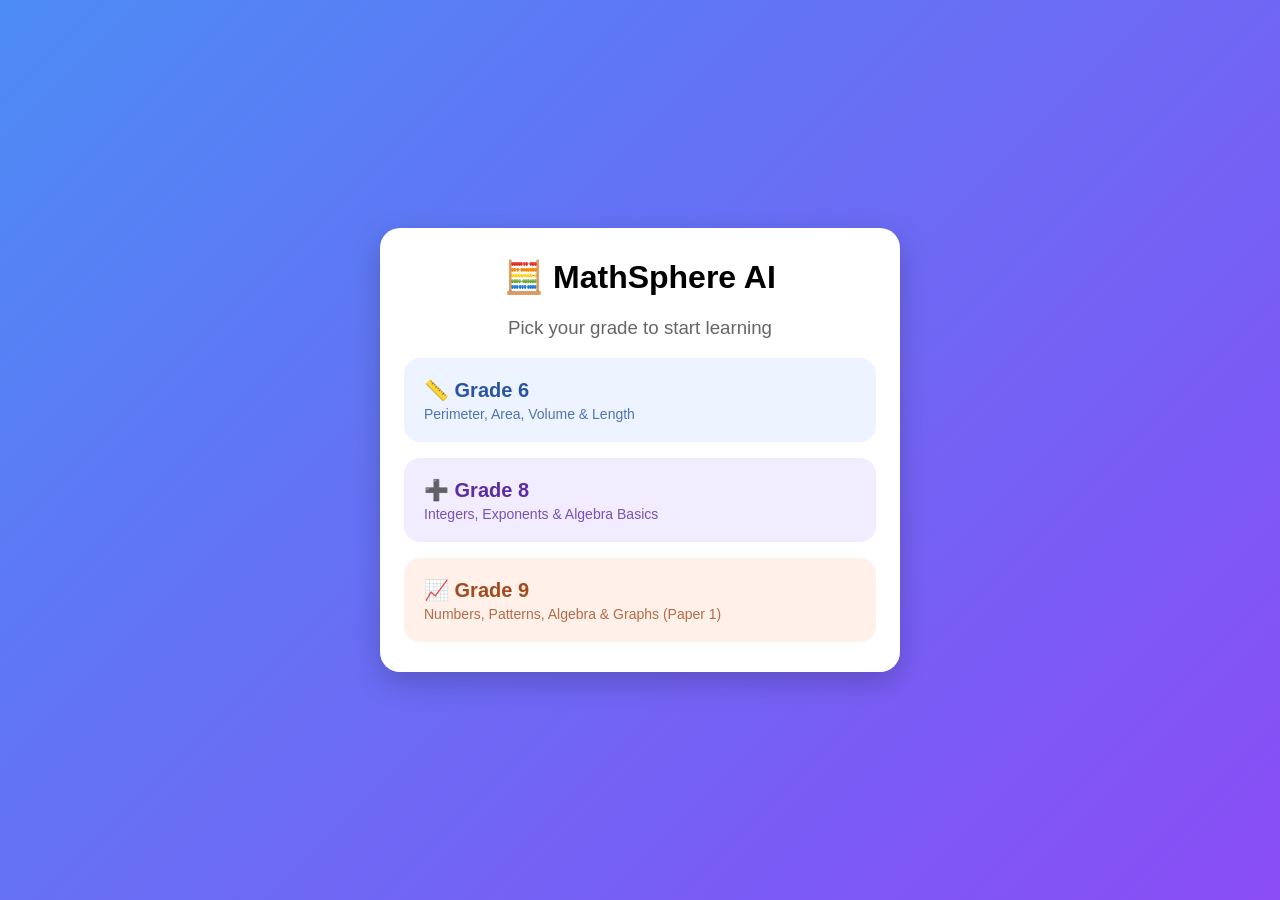
==== commit 8c6a337f: "Add files via upload Added branch for Gr9 and new homepage" ====
--- a/index.html
+++ b/index.html
@@ -65,6 +65,11 @@
     color:#5b2ca3;
 }
 
+.grade9{
+    background:#fff1ea;
+    color:#a34a1e;
+}
+
 .gradeLink .title{
     font-size:20px;
     font-weight:bold;
@@ -97,6 +102,11 @@
 <span class="sub">Integers, Exponents &amp; Algebra Basics</span>
 </a>
 
+<a class="gradeLink grade9" href="grade9.html">
+<span class="title">📈 Grade 9</span>
+<span class="sub">Numbers, Patterns, Algebra &amp; Graphs (Paper 1)</span>
+</a>
+
 </div>
 </div>
 
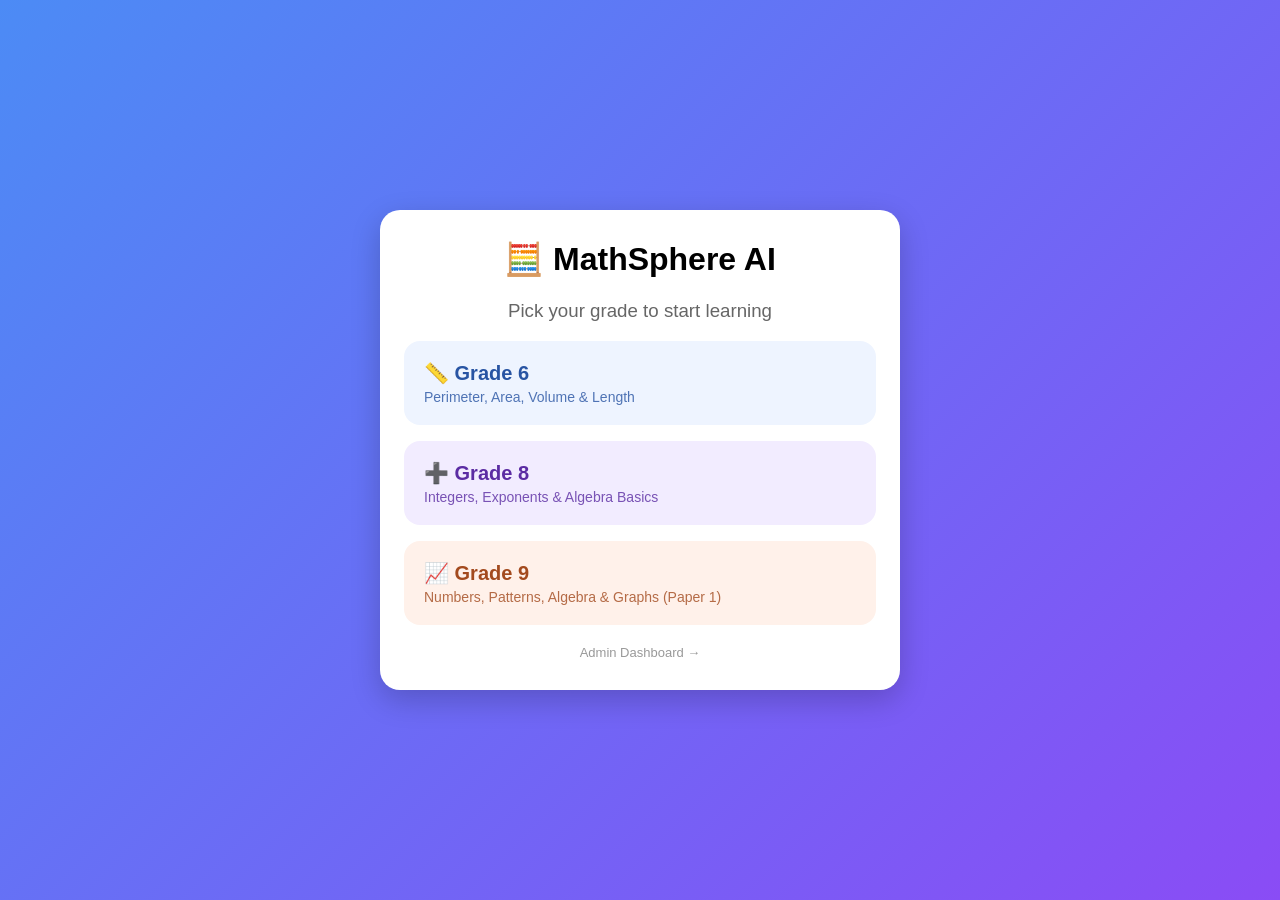
==== commit 786075b4: "Add files via upload Added new dashboard, with possible report cards and admin access to a sheet." ====
--- a/index.html
+++ b/index.html
@@ -107,6 +107,8 @@
 <span class="sub">Numbers, Patterns, Algebra &amp; Graphs (Paper 1)</span>
 </a>
 
+<a href="dashboard.html" style="display:block;text-align:center;margin-top:20px;font-size:13px;color:#999;text-decoration:none">Admin Dashboard →</a>
+
 </div>
 </div>
 
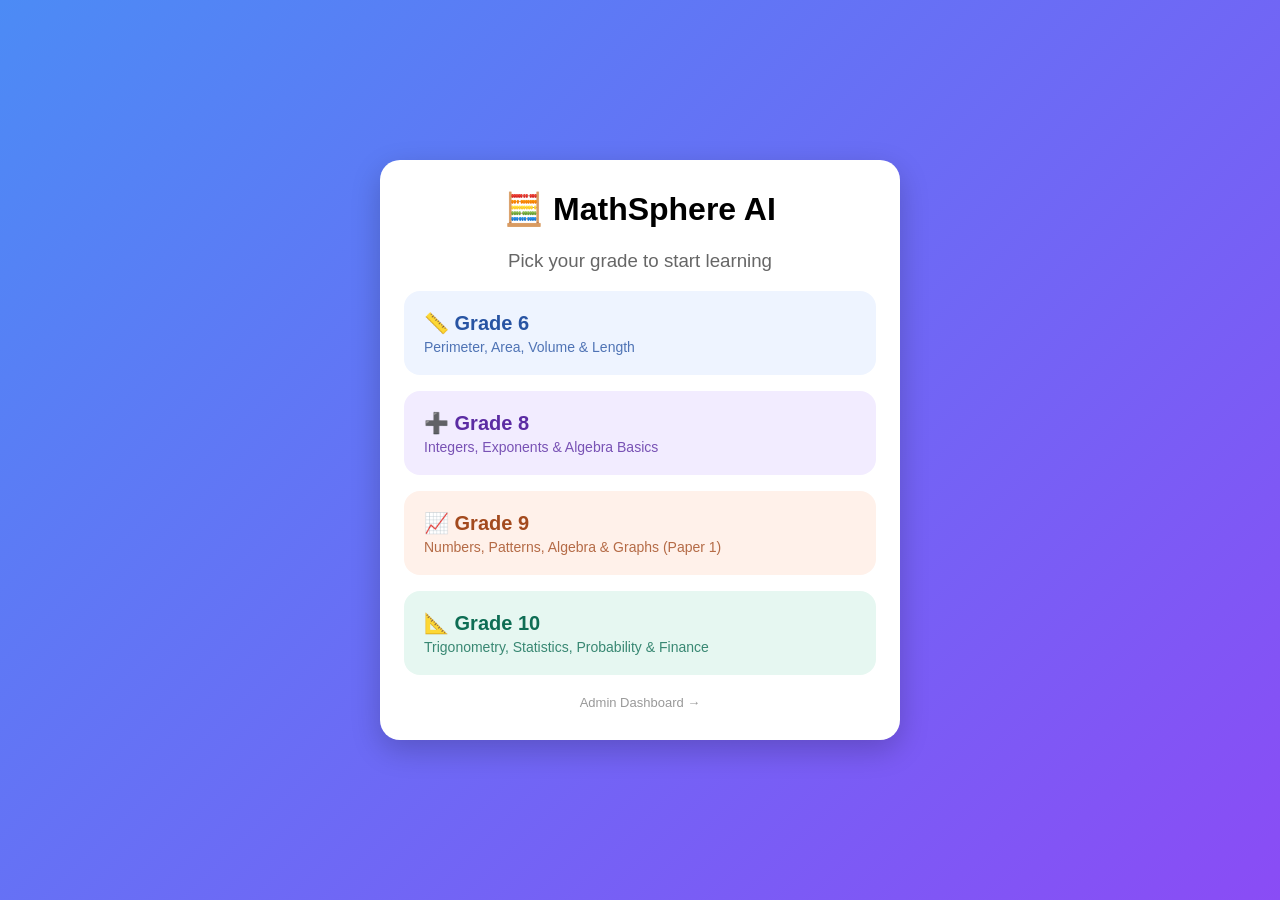
==== commit c6045843: "Add files via upload Grade 10 added" ====
--- a/index.html
+++ b/index.html
@@ -70,6 +70,11 @@
     color:#a34a1e;
 }
 
+.grade10{
+    background:#e6f7f1;
+    color:#0e6d54;
+}
+
 .gradeLink .title{
     font-size:20px;
     font-weight:bold;
@@ -107,6 +112,11 @@
 <span class="sub">Numbers, Patterns, Algebra &amp; Graphs (Paper 1)</span>
 </a>
 
+<a class="gradeLink grade10" href="grade10.html">
+<span class="title">📐 Grade 10</span>
+<span class="sub">Trigonometry, Statistics, Probability &amp; Finance</span>
+</a>
+
 <a href="dashboard.html" style="display:block;text-align:center;margin-top:20px;font-size:13px;color:#999;text-decoration:none">Admin Dashboard →</a>
 
 </div>
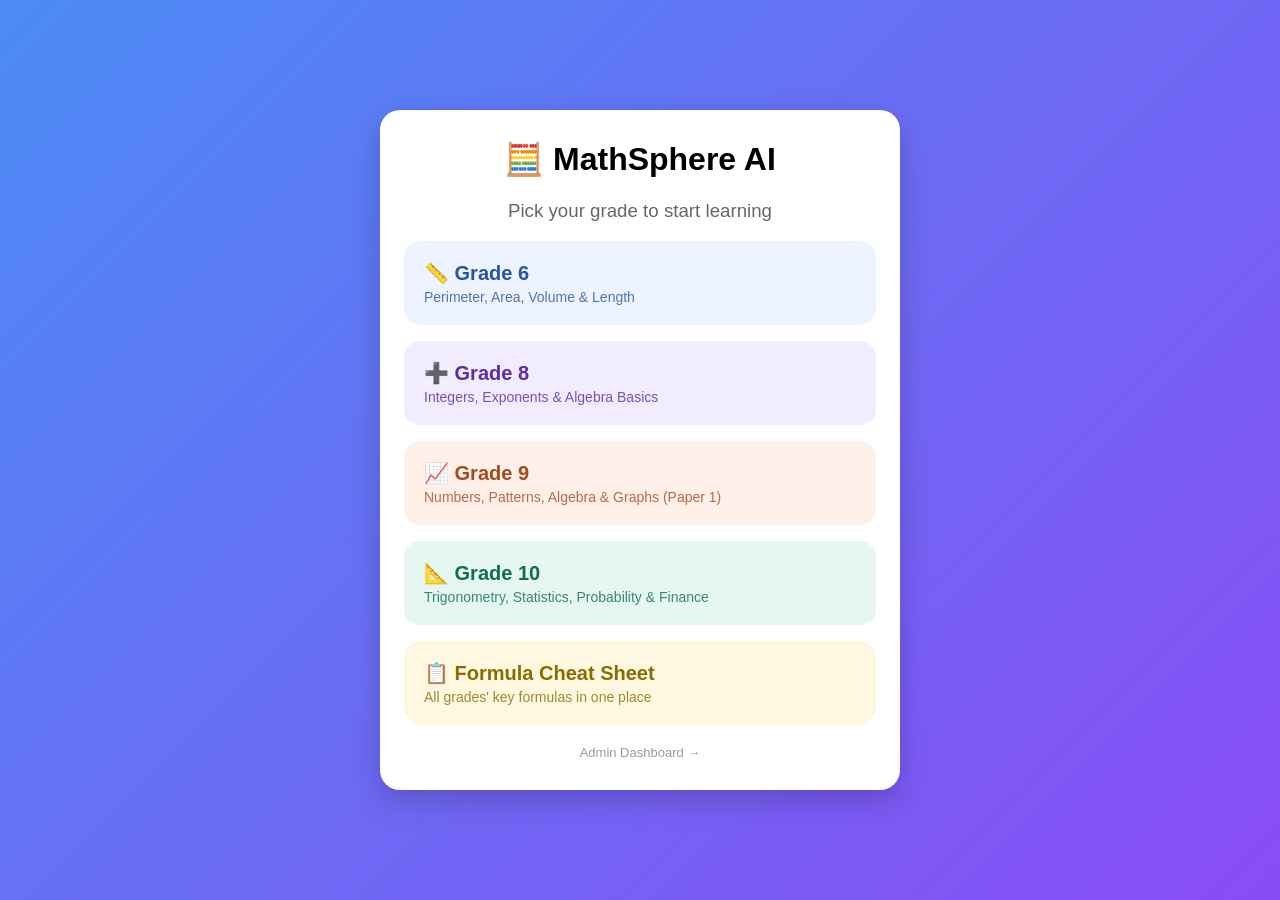
==== commit de422244: "Add files via upload" ====
--- a/index.html
+++ b/index.html
@@ -75,6 +75,11 @@
     color:#0e6d54;
 }
 
+.cheatsheet{
+    background:#fff8e1;
+    color:#8a6d00;
+}
+
 .gradeLink .title{
     font-size:20px;
     font-weight:bold;
@@ -117,6 +122,11 @@
 <span class="sub">Trigonometry, Statistics, Probability &amp; Finance</span>
 </a>
 
+<a class="gradeLink cheatsheet" href="cheatsheet.html">
+<span class="title">📋 Formula Cheat Sheet</span>
+<span class="sub">All grades' key formulas in one place</span>
+</a>
+
 <a href="dashboard.html" style="display:block;text-align:center;margin-top:20px;font-size:13px;color:#999;text-decoration:none">Admin Dashboard →</a>
 
 </div>
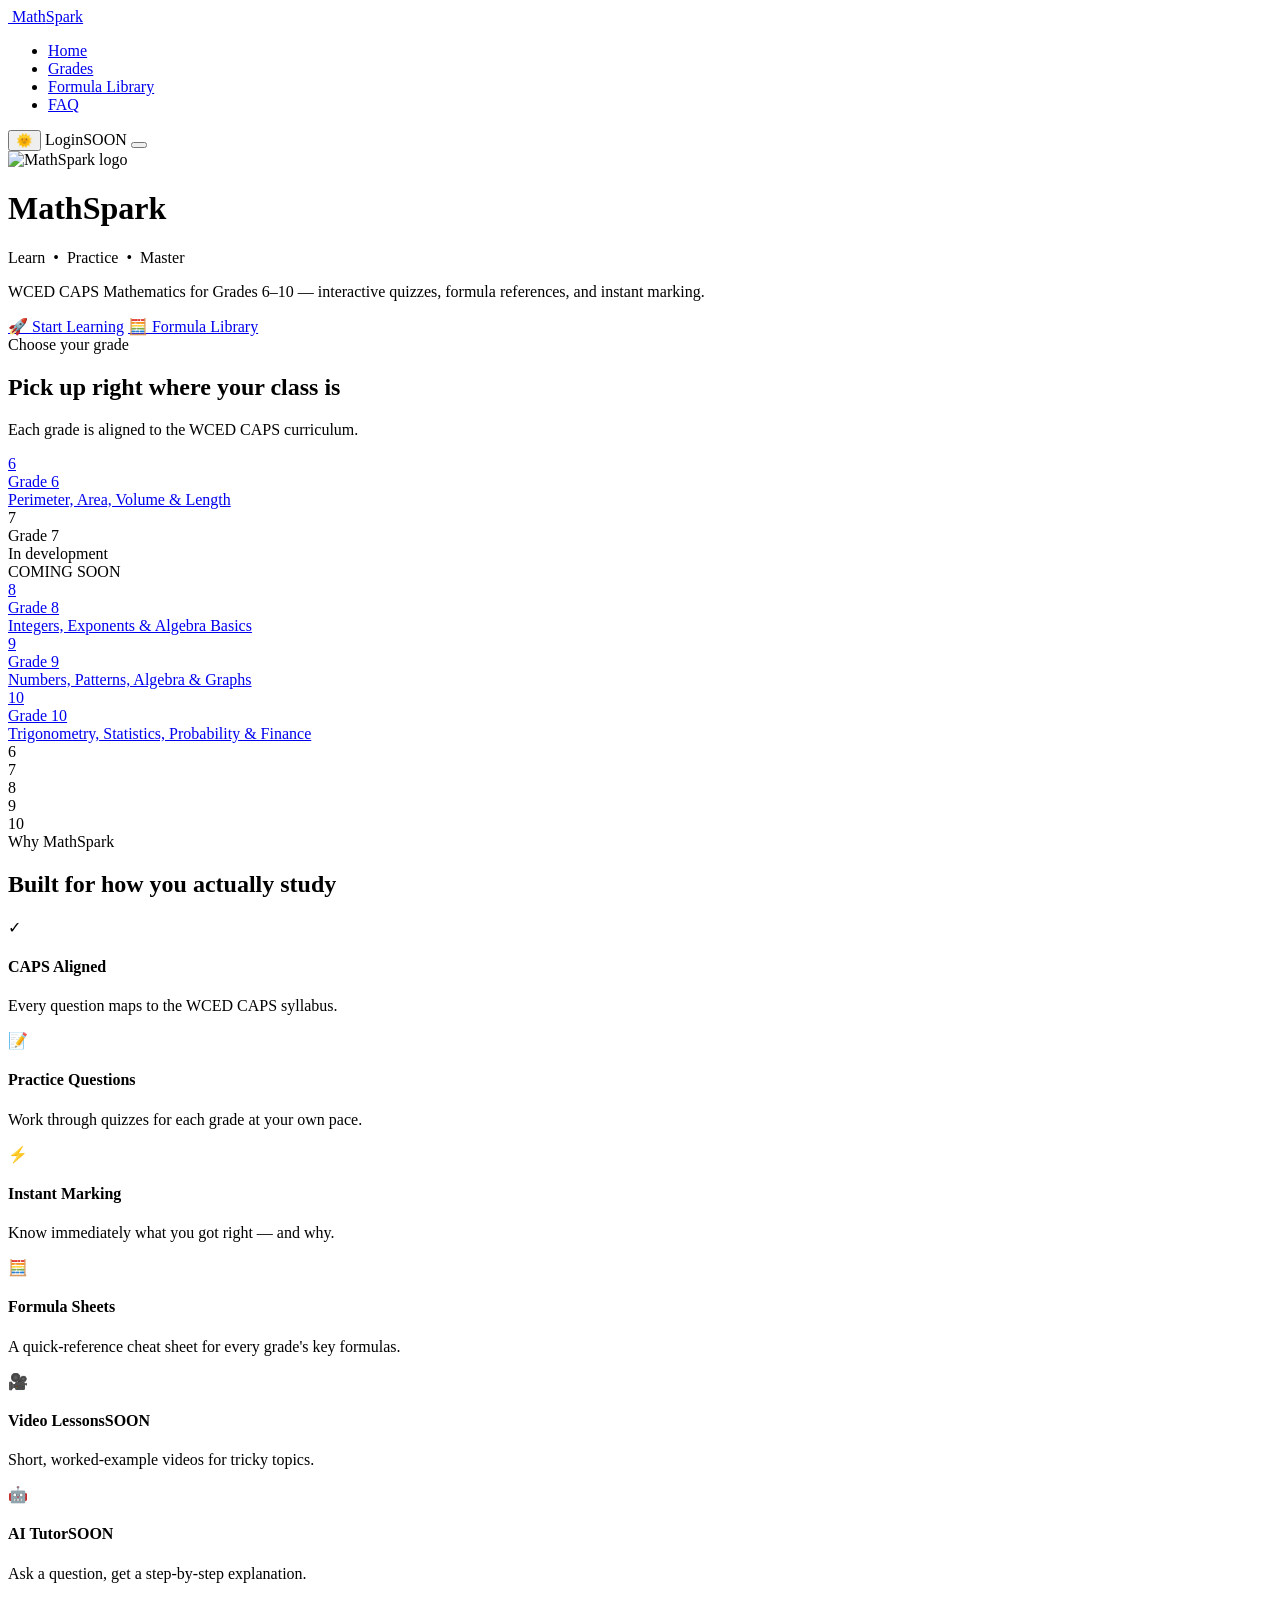
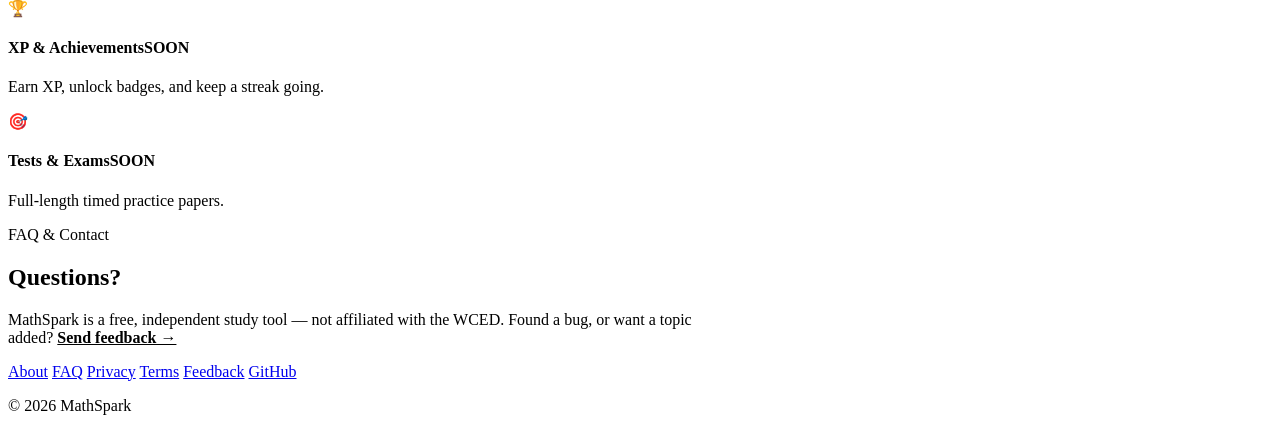
==== commit 4b8bc0a5: "Add files via upload" ====
--- a/index.html
+++ b/index.html
@@ -1,136 +1,173 @@
 <!DOCTYPE html>
-<html>
+<html lang="en">
 <head>
 <meta charset="UTF-8">
 <meta name="viewport" content="width=device-width, initial-scale=1">
-<title>MathSphere AI</title>
-<style>
-
-body{
-    margin:0;
-    font-family:Arial,sans-serif;
-    background:linear-gradient(135deg,#4c8bf5,#8a4cf5);
-    min-height:100vh;
-    display:flex;
-    align-items:center;
-    justify-content:center;
-}
-
-.container{
-    max-width:520px;
-    width:100%;
-    padding:20px;
-}
-
-.card{
-    background:white;
-    border-radius:20px;
-    padding:30px 24px;
-    box-shadow:0 10px 30px rgba(0,0,0,.2);
-    text-align:center;
-}
-
-h1{
-    margin-top:0;
-    font-size:32px;
-}
-
-h3{
-    color:#666;
-    font-weight:normal;
-    margin-top:0;
-}
-
-.gradeLink{
-    display:block;
-    text-decoration:none;
-    border-radius:16px;
-    padding:20px;
-    margin-top:16px;
-    text-align:left;
-    transition:transform .15s;
-}
-
-.gradeLink:active{
-    transform:scale(0.98);
-}
-
-.grade6{
-    background:#eef4ff;
-    color:#2854a3;
-}
-
-.grade8{
-    background:#f2ecff;
-    color:#5b2ca3;
-}
-
-.grade9{
-    background:#fff1ea;
-    color:#a34a1e;
-}
-
-.grade10{
-    background:#e6f7f1;
-    color:#0e6d54;
-}
-
-.cheatsheet{
-    background:#fff8e1;
-    color:#8a6d00;
-}
-
-.gradeLink .title{
-    font-size:20px;
-    font-weight:bold;
-    display:block;
-}
-
-.gradeLink .sub{
-    font-size:14px;
-    opacity:0.8;
-    display:block;
-    margin-top:4px;
-}
-
-</style>
+<title>MathSpark — WCED CAPS Mathematics, Grades 6–10</title>
+<meta name="description" content="Learn, practice, and master WCED CAPS Mathematics for Grades 6–10. Interactive quizzes, formula library, and instant marking.">
+<link rel="icon" href="images/logo.svg" type="image/svg+xml">
+<link rel="preconnect" href="https://fonts.googleapis.com">
+<link href="https://fonts.googleapis.com/css2?family=Poppins:wght@600;700&family=Inter:wght@400;500;600&display=swap" rel="stylesheet">
+<link rel="stylesheet" href="css/style.css">
+<link rel="stylesheet" href="css/animations.css">
+<link rel="stylesheet" href="css/responsive.css">
 </head>
 <body>
 
-<div class="container">
-<div class="card">
-<h1>🧮 MathSphere AI</h1>
-<h3>Pick your grade to start learning</h3>
+<nav class="nav">
+  <div class="nav-inner">
+    <a href="index.html" class="brand">
+      <img src="images/logo.svg" alt="">
+      Math<span class="spark">Spark</span>
+    </a>
 
-<a class="gradeLink grade6" href="grade6.html">
-<span class="title">📏 Grade 6</span>
-<span class="sub">Perimeter, Area, Volume &amp; Length</span>
-</a>
+    <ul class="nav-links" id="navLinks">
+      <li><a href="index.html">Home</a></li>
+      <li><a href="#grades">Grades</a></li>
+      <li><a href="cheatsheet.html">Formula Library</a></li>
+      <li><a href="#faq">FAQ</a></li>
+    </ul>
 
-<a class="gradeLink grade8" href="grade8.html">
-<span class="title">➕ Grade 8</span>
-<span class="sub">Integers, Exponents &amp; Algebra Basics</span>
-</a>
+    <div class="nav-actions">
+      <button class="theme-toggle" aria-label="Toggle dark mode">🌞</button>
+      <span class="btn-login" title="Accounts &amp; saved progress are coming in a future version">Login<span class="badge-soon">SOON</span></span>
+      <button class="nav-toggle" id="navToggle" aria-label="Open menu" aria-expanded="false"><span></span></button>
+    </div>
+  </div>
+</nav>
 
-<a class="gradeLink grade9" href="grade9.html">
-<span class="title">📈 Grade 9</span>
-<span class="sub">Numbers, Patterns, Algebra &amp; Graphs (Paper 1)</span>
-</a>
+<header class="hero">
+  <img src="images/logo.svg" alt="MathSpark logo" class="hero-logo">
+  <h1>Math<span class="spark">Spark</span></h1>
+  <p class="hero-tagline">Learn &nbsp;•&nbsp; Practice &nbsp;•&nbsp; Master</p>
+  <p class="hero-sub">WCED CAPS Mathematics for Grades 6–10 — interactive quizzes, formula references, and instant marking.</p>
+  <div class="hero-actions">
+    <a href="#grades" class="btn btn-primary">🚀 Start Learning</a>
+    <a href="cheatsheet.html" class="btn btn-secondary">🧮 Formula Library</a>
+  </div>
+</header>
 
-<a class="gradeLink grade10" href="grade10.html">
-<span class="title">📐 Grade 10</span>
-<span class="sub">Trigonometry, Statistics, Probability &amp; Finance</span>
-</a>
+<section class="section" id="grades">
+  <div class="container">
+    <div class="section-head">
+      <span class="eyebrow">Choose your grade</span>
+      <h2>Pick up right where your class is</h2>
+      <p>Each grade is aligned to the WCED CAPS curriculum.</p>
+    </div>
 
-<a class="gradeLink cheatsheet" href="cheatsheet.html">
-<span class="title">📋 Formula Cheat Sheet</span>
-<span class="sub">All grades' key formulas in one place</span>
-</a>
+    <div class="grade-grid">
+      <a href="grade6.html" class="grade-card">
+        <div class="num">6</div>
+        <div class="label">Grade 6</div>
+        <div class="topics">Perimeter, Area, Volume &amp; Length</div>
+      </a>
 
-<a href="dashboard.html" style="display:block;text-align:center;margin-top:20px;font-size:13px;color:#999;text-decoration:none">Admin Dashboard →</a>
+      <div class="grade-card disabled" aria-disabled="true">
+        <div class="num">7</div>
+        <div class="label">Grade 7</div>
+        <div class="topics">In development</div>
+        <span class="tag-soon">COMING SOON</span>
+      </div>
 
-</div>
-</div>
+      <a href="grade8.html" class="grade-card">
+        <div class="num">8</div>
+        <div class="label">Grade 8</div>
+        <div class="topics">Integers, Exponents &amp; Algebra Basics</div>
+      </a>
 
+      <a href="grade9.html" class="grade-card">
+        <div class="num">9</div>
+        <div class="label">Grade 9</div>
+        <div class="topics">Numbers, Patterns, Algebra &amp; Graphs</div>
+      </a>
+
+      <a href="grade10.html" class="grade-card">
+        <div class="num">10</div>
+        <div class="label">Grade 10</div>
+        <div class="topics">Trigonometry, Statistics, Probability &amp; Finance</div>
+      </a>
+    </div>
+
+    <div class="path-teaser" aria-hidden="true">
+      <div class="path-node active" style="background:var(--blue)">6</div>
+      <div class="path-connector"></div>
+      <div class="path-node" style="background:var(--border); color:var(--text-muted)">7</div>
+      <div class="path-connector"></div>
+      <div class="path-node" style="background:var(--green)">8</div>
+      <div class="path-connector"></div>
+      <div class="path-node" style="background:var(--green)">9</div>
+      <div class="path-connector"></div>
+      <div class="path-node" style="background:var(--orange)">10</div>
+    </div>
+  </div>
+</section>
+
+<section class="section features">
+  <div class="container">
+    <div class="section-head">
+      <span class="eyebrow">Why MathSpark</span>
+      <h2>Built for how you actually study</h2>
+    </div>
+
+    <div class="feature-grid">
+      <div class="feature-item">
+        <div class="feature-icon" style="background:var(--blue)">✓</div>
+        <div><h4>CAPS Aligned</h4><p>Every question maps to the WCED CAPS syllabus.</p></div>
+      </div>
+      <div class="feature-item">
+        <div class="feature-icon" style="background:var(--green)">📝</div>
+        <div><h4>Practice Questions</h4><p>Work through quizzes for each grade at your own pace.</p></div>
+      </div>
+      <div class="feature-item">
+        <div class="feature-icon" style="background:var(--orange)">⚡</div>
+        <div><h4>Instant Marking</h4><p>Know immediately what you got right — and why.</p></div>
+      </div>
+      <div class="feature-item">
+        <div class="feature-icon" style="background:var(--blue)">🧮</div>
+        <div><h4>Formula Sheets</h4><p>A quick-reference cheat sheet for every grade's key formulas.</p></div>
+      </div>
+      <div class="feature-item">
+        <div class="feature-icon" style="background:var(--text-muted)">🎥</div>
+        <div><h4>Video Lessons<span class="badge-soon">SOON</span></h4><p>Short, worked-example videos for tricky topics.</p></div>
+      </div>
+      <div class="feature-item">
+        <div class="feature-icon" style="background:var(--text-muted)">🤖</div>
+        <div><h4>AI Tutor<span class="badge-soon">SOON</span></h4><p>Ask a question, get a step-by-step explanation.</p></div>
+      </div>
+      <div class="feature-item">
+        <div class="feature-icon" style="background:var(--text-muted)">🏆</div>
+        <div><h4>XP &amp; Achievements<span class="badge-soon">SOON</span></h4><p>Earn XP, unlock badges, and keep a streak going.</p></div>
+      </div>
+      <div class="feature-item">
+        <div class="feature-icon" style="background:var(--text-muted)">🎯</div>
+        <div><h4>Tests &amp; Exams<span class="badge-soon">SOON</span></h4><p>Full-length timed practice papers.</p></div>
+      </div>
+    </div>
+  </div>
+</section>
+
+<section class="section" id="faq">
+  <div class="container" style="max-width:720px">
+    <div class="section-head">
+      <span class="eyebrow">FAQ &amp; Contact</span>
+      <h2>Questions?</h2>
+      <p>MathSpark is a free, independent study tool — not affiliated with the WCED. Found a bug, or want a topic added? <a href="mailto:hilton.jonkers@gmail.com" style="color:var(--blue); font-weight:600;">Send feedback →</a></p>
+    </div>
+  </div>
+</section>
+
+<footer class="footer">
+  <div class="footer-links">
+    <a href="#faq">About</a>
+    <a href="#faq">FAQ</a>
+    <a href="#faq">Privacy</a>
+    <a href="#faq">Terms</a>
+    <a href="mailto:hilton.jonkers@gmail.com">Feedback</a>
+    <a href="https://github.com/hjonkers/math-quiz" target="_blank" rel="noopener">GitHub</a>
+  </div>
+  <p class="footer-copy">© 2026 MathSpark</p>
+</footer>
+
+<script src="js/app.js"></script>
 </body>
 </html>
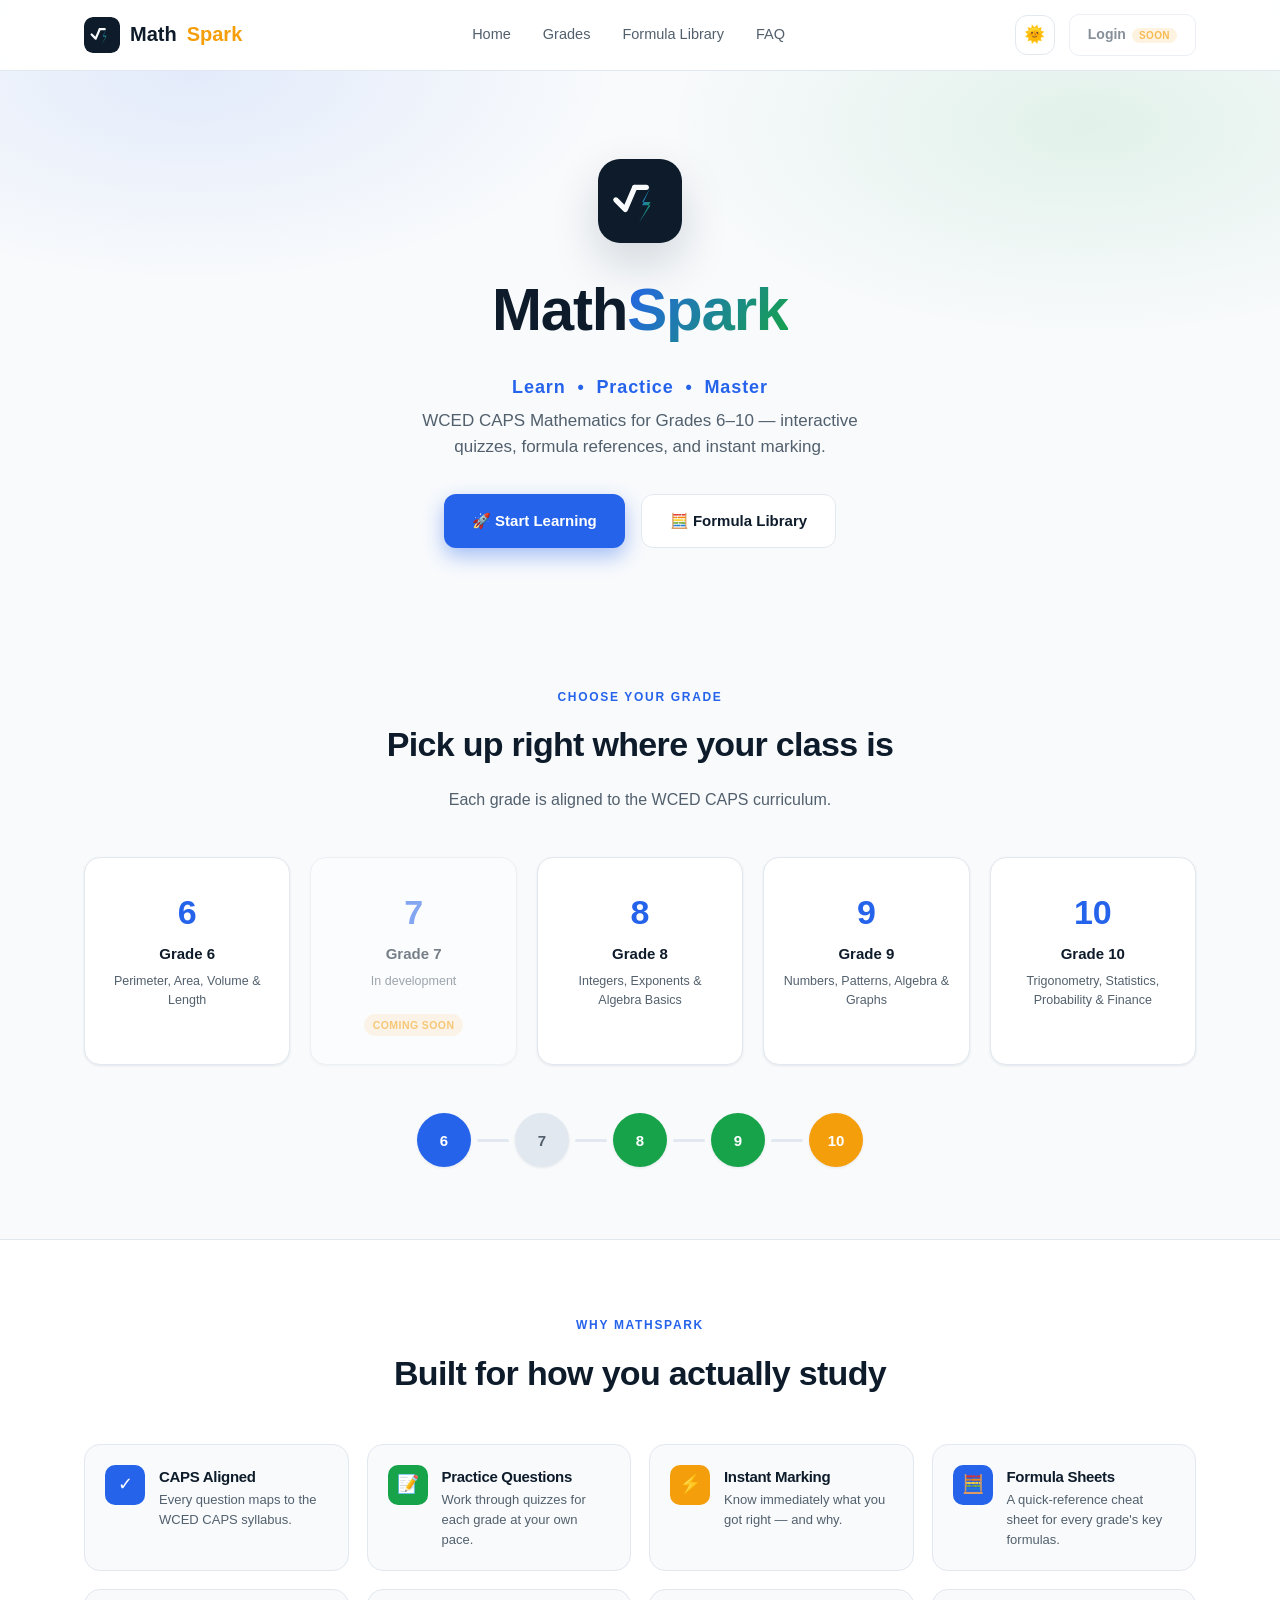
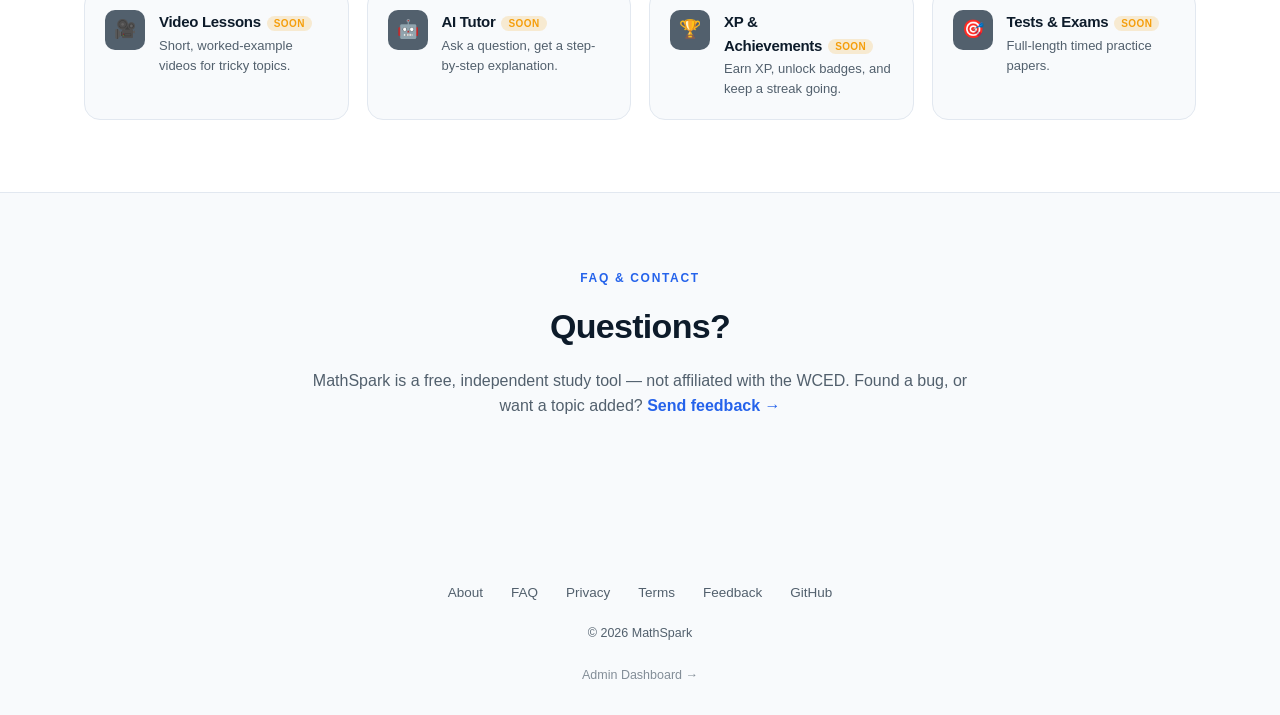
==== commit bd12e7ae: "Add files via upload" ====
--- a/index.html
+++ b/index.html
@@ -166,6 +166,7 @@
     <a href="https://github.com/hjonkers/math-quiz" target="_blank" rel="noopener">GitHub</a>
   </div>
   <p class="footer-copy">© 2026 MathSpark</p>
+  <a href="dashboard.html" style="display:inline-block; margin-top:10px; font-size:12.5px; color:var(--text-muted); opacity:0.7;">Admin Dashboard →</a>
 </footer>
 
 <script src="js/app.js"></script>
--- a/css/style.css
+++ b/css/style.css
@@ -0,0 +1,463 @@
+/* ==========================================================================
+   MathSpark — Design Tokens
+   ========================================================================== */
+:root{
+  --navy: #0D1B2A;
+  --blue: #2563EB;
+  --green: #16A34A;
+  --orange: #F59E0B;
+  --bg: #F8FAFC;
+  --surface: #FFFFFF;
+  --text: #0D1B2A;
+  --text-muted: #52606D;
+  --border: #E2E8F0;
+  --radius: 16px;
+  --shadow-sm: 0 1px 3px rgba(13,27,42,0.08);
+  --shadow-md: 0 8px 24px rgba(13,27,42,0.10);
+  --shadow-lg: 0 20px 48px rgba(13,27,42,0.16);
+  --font-display: 'Poppins', sans-serif;
+  --font-body: 'Inter', sans-serif;
+}
+
+[data-theme="dark"]{
+  --bg: #0B1622;
+  --surface: #12233A;
+  --text: #F8FAFC;
+  --text-muted: #93A4B8;
+  --border: #1E3350;
+  --shadow-sm: 0 1px 3px rgba(0,0,0,0.3);
+  --shadow-md: 0 8px 24px rgba(0,0,0,0.35);
+  --shadow-lg: 0 20px 48px rgba(0,0,0,0.45);
+}
+
+*, *::before, *::after{ box-sizing: border-box; }
+
+html{ scroll-behavior: smooth; }
+
+body{
+  margin: 0;
+  background: var(--bg);
+  color: var(--text);
+  font-family: var(--font-body);
+  line-height: 1.55;
+  transition: background 0.25s ease, color 0.25s ease;
+  -webkit-font-smoothing: antialiased;
+}
+
+h1, h2, h3, h4{
+  font-family: var(--font-display);
+  color: var(--text);
+  margin: 0 0 0.5em;
+  letter-spacing: -0.02em;
+}
+
+a{ color: inherit; text-decoration: none; }
+ul{ list-style: none; margin: 0; padding: 0; }
+img{ max-width: 100%; display: block; }
+
+.container{
+  max-width: 1160px;
+  margin: 0 auto;
+  padding: 0 24px;
+}
+
+.eyebrow{
+  display: inline-block;
+  font-family: var(--font-display);
+  font-size: 12px;
+  font-weight: 600;
+  letter-spacing: 0.14em;
+  text-transform: uppercase;
+  color: var(--blue);
+  margin-bottom: 12px;
+}
+
+/* ==========================================================================
+   Navigation
+   ========================================================================== */
+.nav{
+  position: sticky;
+  top: 0;
+  z-index: 100;
+  background: color-mix(in srgb, var(--surface) 88%, transparent);
+  backdrop-filter: blur(10px);
+  border-bottom: 1px solid var(--border);
+}
+
+.nav-inner{
+  display: flex;
+  align-items: center;
+  justify-content: space-between;
+  padding: 14px 24px;
+  max-width: 1160px;
+  margin: 0 auto;
+}
+
+.brand{
+  display: flex;
+  align-items: center;
+  gap: 10px;
+  font-family: var(--font-display);
+  font-weight: 700;
+  font-size: 20px;
+}
+
+.brand img{ width: 36px; height: 36px; border-radius: 9px; }
+.brand .spark{ color: var(--orange); }
+
+.nav-links{
+  display: flex;
+  align-items: center;
+  gap: 32px;
+}
+
+.nav-links a{
+  font-size: 14.5px;
+  font-weight: 500;
+  color: var(--text-muted);
+  position: relative;
+  padding: 4px 0;
+  transition: color 0.2s ease;
+}
+
+.nav-links a:hover,
+.nav-links a:focus-visible{ color: var(--blue); }
+
+.nav-links a::after{
+  content: '';
+  position: absolute;
+  left: 0; bottom: -2px;
+  width: 0; height: 2px;
+  background: var(--blue);
+  transition: width 0.25s ease;
+}
+
+.nav-links a:hover::after{ width: 100%; }
+
+.nav-actions{ display: flex; align-items: center; gap: 14px; }
+
+.badge-soon{
+  font-size: 10px;
+  font-weight: 700;
+  letter-spacing: 0.04em;
+  background: color-mix(in srgb, var(--orange) 18%, transparent);
+  color: var(--orange);
+  padding: 2px 7px;
+  border-radius: 999px;
+  margin-left: 6px;
+  vertical-align: middle;
+}
+
+.theme-toggle{
+  width: 40px; height: 40px;
+  border-radius: 12px;
+  border: 1px solid var(--border);
+  background: var(--surface);
+  cursor: pointer;
+  display: flex; align-items: center; justify-content: center;
+  font-size: 17px;
+  transition: transform 0.2s ease, border-color 0.2s ease;
+}
+.theme-toggle:hover{ transform: rotate(14deg); border-color: var(--blue); }
+
+.btn-login{
+  font-family: var(--font-display);
+  font-weight: 600;
+  font-size: 14px;
+  padding: 9px 18px;
+  border-radius: 10px;
+  border: 1px solid var(--border);
+  color: var(--text-muted);
+  cursor: not-allowed;
+  opacity: 0.7;
+}
+
+.nav-toggle{
+  display: none;
+  width: 40px; height: 40px;
+  border-radius: 10px;
+  border: 1px solid var(--border);
+  background: var(--surface);
+  cursor: pointer;
+  align-items: center;
+  justify-content: center;
+}
+.nav-toggle span, .nav-toggle span::before, .nav-toggle span::after{
+  content: '';
+  display: block;
+  width: 18px; height: 2px;
+  background: var(--text);
+  border-radius: 2px;
+  position: relative;
+  transition: 0.25s ease;
+}
+.nav-toggle span::before{ position: absolute; top: -6px; }
+.nav-toggle span::after{ position: absolute; top: 6px; }
+
+/* ==========================================================================
+   Hero
+   ========================================================================== */
+.hero{
+  padding: 88px 24px 64px;
+  text-align: center;
+  position: relative;
+  overflow: hidden;
+  background:
+    radial-gradient(600px 300px at 15% 0%, color-mix(in srgb, var(--blue) 10%, transparent), transparent 70%),
+    radial-gradient(600px 300px at 85% 10%, color-mix(in srgb, var(--green) 10%, transparent), transparent 70%);
+}
+
+.hero-logo{
+  width: 84px; height: 84px;
+  margin: 0 auto 20px;
+  border-radius: 22px;
+  box-shadow: var(--shadow-lg);
+}
+
+.hero h1{
+  font-size: clamp(36px, 5.5vw, 60px);
+  font-weight: 700;
+  margin-bottom: 10px;
+}
+
+.hero h1 .spark{
+  background: linear-gradient(120deg, var(--blue), var(--green));
+  -webkit-background-clip: text;
+  background-clip: text;
+  color: transparent;
+}
+
+.hero-tagline{
+  font-family: var(--font-display);
+  font-weight: 600;
+  font-size: 18px;
+  color: var(--blue);
+  letter-spacing: 0.05em;
+  margin-bottom: 6px;
+}
+
+.hero-sub{
+  font-size: 17px;
+  color: var(--text-muted);
+  max-width: 480px;
+  margin: 0 auto 34px;
+}
+
+.hero-actions{
+  display: flex;
+  gap: 16px;
+  justify-content: center;
+  flex-wrap: wrap;
+}
+
+.btn{
+  font-family: var(--font-display);
+  font-weight: 600;
+  font-size: 15px;
+  padding: 14px 28px;
+  border-radius: 12px;
+  border: none;
+  cursor: pointer;
+  transition: transform 0.2s ease, box-shadow 0.2s ease;
+  display: inline-flex;
+  align-items: center;
+  gap: 8px;
+}
+
+.btn-primary{
+  background: var(--blue);
+  color: white;
+  box-shadow: 0 8px 20px color-mix(in srgb, var(--blue) 40%, transparent);
+}
+.btn-primary:hover{
+  transform: translateY(-2px);
+  box-shadow: 0 12px 28px color-mix(in srgb, var(--blue) 55%, transparent);
+}
+
+.btn-secondary{
+  background: var(--surface);
+  color: var(--text);
+  border: 1px solid var(--border);
+}
+.btn-secondary:hover{
+  transform: translateY(-2px);
+  border-color: var(--green);
+  box-shadow: 0 10px 24px color-mix(in srgb, var(--green) 25%, transparent);
+}
+
+/* ==========================================================================
+   Grade cards
+   ========================================================================== */
+.section{ padding: 72px 24px; }
+.section-head{ text-align: center; margin-bottom: 44px; }
+.section-head h2{ font-size: clamp(26px, 3.5vw, 34px); }
+.section-head p{ color: var(--text-muted); font-size: 16px; }
+
+.grade-grid{
+  display: grid;
+  grid-template-columns: repeat(5, 1fr);
+  gap: 20px;
+}
+
+.grade-card{
+  background: var(--surface);
+  border: 1px solid var(--border);
+  border-radius: var(--radius);
+  padding: 28px 18px;
+  text-align: center;
+  box-shadow: var(--shadow-sm);
+  transition: transform 0.28s cubic-bezier(.2,.8,.2,1), box-shadow 0.28s ease, border-color 0.28s ease;
+  opacity: 0;
+  transform: translateY(16px);
+}
+
+.grade-card.in-view{ opacity: 1; transform: translateY(0); }
+
+.grade-card:hover{
+  transform: translateY(-8px);
+  box-shadow: var(--shadow-md);
+  border-color: var(--blue);
+}
+
+.grade-card .num{
+  font-family: var(--font-display);
+  font-weight: 700;
+  font-size: 34px;
+  color: var(--blue);
+  margin-bottom: 4px;
+}
+
+.grade-card .label{
+  font-family: var(--font-display);
+  font-weight: 600;
+  font-size: 15px;
+  margin-bottom: 6px;
+}
+
+.grade-card .topics{
+  font-size: 12.5px;
+  color: var(--text-muted);
+  min-height: 32px;
+}
+
+.grade-card.disabled{
+  opacity: 0.55;
+  cursor: default;
+}
+.grade-card.disabled:hover{
+  transform: none;
+  box-shadow: var(--shadow-sm);
+  border-color: var(--border);
+}
+
+.tag-soon{
+  display: inline-block;
+  margin-top: 10px;
+  font-size: 10.5px;
+  font-weight: 700;
+  letter-spacing: 0.04em;
+  background: color-mix(in srgb, var(--orange) 16%, transparent);
+  color: var(--orange);
+  padding: 3px 9px;
+  border-radius: 999px;
+}
+
+/* ==========================================================================
+   Features
+   ========================================================================== */
+.features{
+  background: var(--surface);
+  border-top: 1px solid var(--border);
+  border-bottom: 1px solid var(--border);
+}
+
+.feature-grid{
+  display: grid;
+  grid-template-columns: repeat(auto-fit, minmax(220px, 1fr));
+  gap: 18px;
+}
+
+.feature-item{
+  display: flex;
+  align-items: flex-start;
+  gap: 14px;
+  padding: 20px;
+  border-radius: var(--radius);
+  border: 1px solid var(--border);
+  background: var(--bg);
+  opacity: 0;
+  transform: translateY(16px);
+  transition: opacity 0.5s ease, transform 0.5s ease;
+}
+
+.feature-item.in-view{ opacity: 1; transform: translateY(0); }
+
+.feature-icon{
+  width: 40px; height: 40px;
+  min-width: 40px;
+  border-radius: 10px;
+  display: flex; align-items: center; justify-content: center;
+  font-size: 18px;
+  color: white;
+}
+
+.feature-item h4{ font-size: 15px; margin-bottom: 2px; }
+.feature-item p{ font-size: 13px; color: var(--text-muted); margin: 0; }
+
+/* ==========================================================================
+   Roadmap teaser (Duolingo-style path)
+   ========================================================================== */
+.path-teaser{
+  display: flex;
+  align-items: center;
+  justify-content: center;
+  gap: 6px;
+  flex-wrap: wrap;
+  margin-top: 48px;
+}
+
+.path-node{
+  width: 54px; height: 54px;
+  border-radius: 50%;
+  display: flex; align-items: center; justify-content: center;
+  font-family: var(--font-display);
+  font-weight: 700;
+  font-size: 15px;
+  color: white;
+  box-shadow: var(--shadow-sm);
+  position: relative;
+}
+
+.path-connector{
+  width: 32px; height: 3px;
+  background: var(--border);
+  border-radius: 2px;
+}
+
+/* ==========================================================================
+   Footer
+   ========================================================================== */
+.footer{
+  padding: 48px 24px 28px;
+  text-align: center;
+}
+
+.footer-links{
+  display: flex;
+  gap: 28px;
+  justify-content: center;
+  flex-wrap: wrap;
+  margin-bottom: 20px;
+}
+
+.footer-links a{
+  font-size: 13.5px;
+  color: var(--text-muted);
+  transition: color 0.2s ease;
+}
+.footer-links a:hover{ color: var(--blue); }
+
+.footer-copy{
+  font-size: 12.5px;
+  color: var(--text-muted);
+}
--- a/css/animations.css
+++ b/css/animations.css
@@ -0,0 +1,57 @@
+/* ==========================================================================
+   MathSpark — Motion
+   Respects prefers-reduced-motion throughout.
+   ========================================================================== */
+
+@keyframes floatY{
+  0%, 100%{ transform: translateY(0); }
+  50%{ transform: translateY(-6px); }
+}
+
+@keyframes sparkPulse{
+  0%, 100%{ opacity: 1; }
+  50%{ opacity: 0.55; }
+}
+
+@keyframes fadeUp{
+  from{ opacity: 0; transform: translateY(18px); }
+  to{ opacity: 1; transform: translateY(0); }
+}
+
+.hero-logo{
+  animation: floatY 4.5s ease-in-out infinite;
+}
+
+.hero h1, .hero-tagline, .hero-sub, .hero-actions{
+  animation: fadeUp 0.7s cubic-bezier(.2,.8,.2,1) both;
+}
+.hero-tagline{ animation-delay: 0.05s; }
+.hero-sub{ animation-delay: 0.12s; }
+.hero-actions{ animation-delay: 0.2s; }
+
+.grade-card{
+  transition-delay: calc(var(--i, 0) * 60ms);
+}
+
+.feature-item{
+  transition-delay: calc(var(--i, 0) * 60ms);
+}
+
+/* Mobile nav slide */
+.nav-links{
+  transition: right 0.35s cubic-bezier(.2,.8,.2,1);
+}
+
+/* Path node gentle pulse to suggest "in progress" */
+.path-node.active{
+  animation: sparkPulse 2.2s ease-in-out infinite;
+}
+
+@media (prefers-reduced-motion: reduce){
+  *, *::before, *::after{
+    animation-duration: 0.001ms !important;
+    animation-iteration-count: 1 !important;
+    transition-duration: 0.001ms !important;
+    scroll-behavior: auto !important;
+  }
+}
--- a/css/responsive.css
+++ b/css/responsive.css
@@ -0,0 +1,46 @@
+/* ==========================================================================
+   MathSpark — Responsive
+   ========================================================================== */
+
+@media (max-width: 900px){
+  .grade-grid{ grid-template-columns: repeat(3, 1fr); }
+}
+
+@media (max-width: 720px){
+  .nav-toggle{ display: flex; }
+
+  .nav-links{
+    position: fixed;
+    top: 65px; right: -100%;
+    height: calc(100vh - 65px);
+    width: 78vw;
+    max-width: 320px;
+    background: var(--surface);
+    border-left: 1px solid var(--border);
+    flex-direction: column;
+    align-items: flex-start;
+    gap: 4px;
+    padding: 24px;
+    box-shadow: var(--shadow-lg);
+  }
+
+  .nav-links.open{ right: 0; }
+
+  .nav-links a{ width: 100%; padding: 12px 0; }
+  .nav-links a::after{ display: none; }
+
+  .nav-actions{ gap: 8px; }
+  .btn-login{ display: none; }
+
+  .grade-grid{ grid-template-columns: repeat(2, 1fr); }
+
+  .hero{ padding: 64px 20px 48px; }
+  .section{ padding: 56px 20px; }
+}
+
+@media (max-width: 480px){
+  .grade-grid{ grid-template-columns: 1fr 1fr; }
+  .path-teaser{ gap: 4px; }
+  .path-node{ width: 44px; height: 44px; font-size: 13px; }
+  .path-connector{ width: 18px; }
+}
